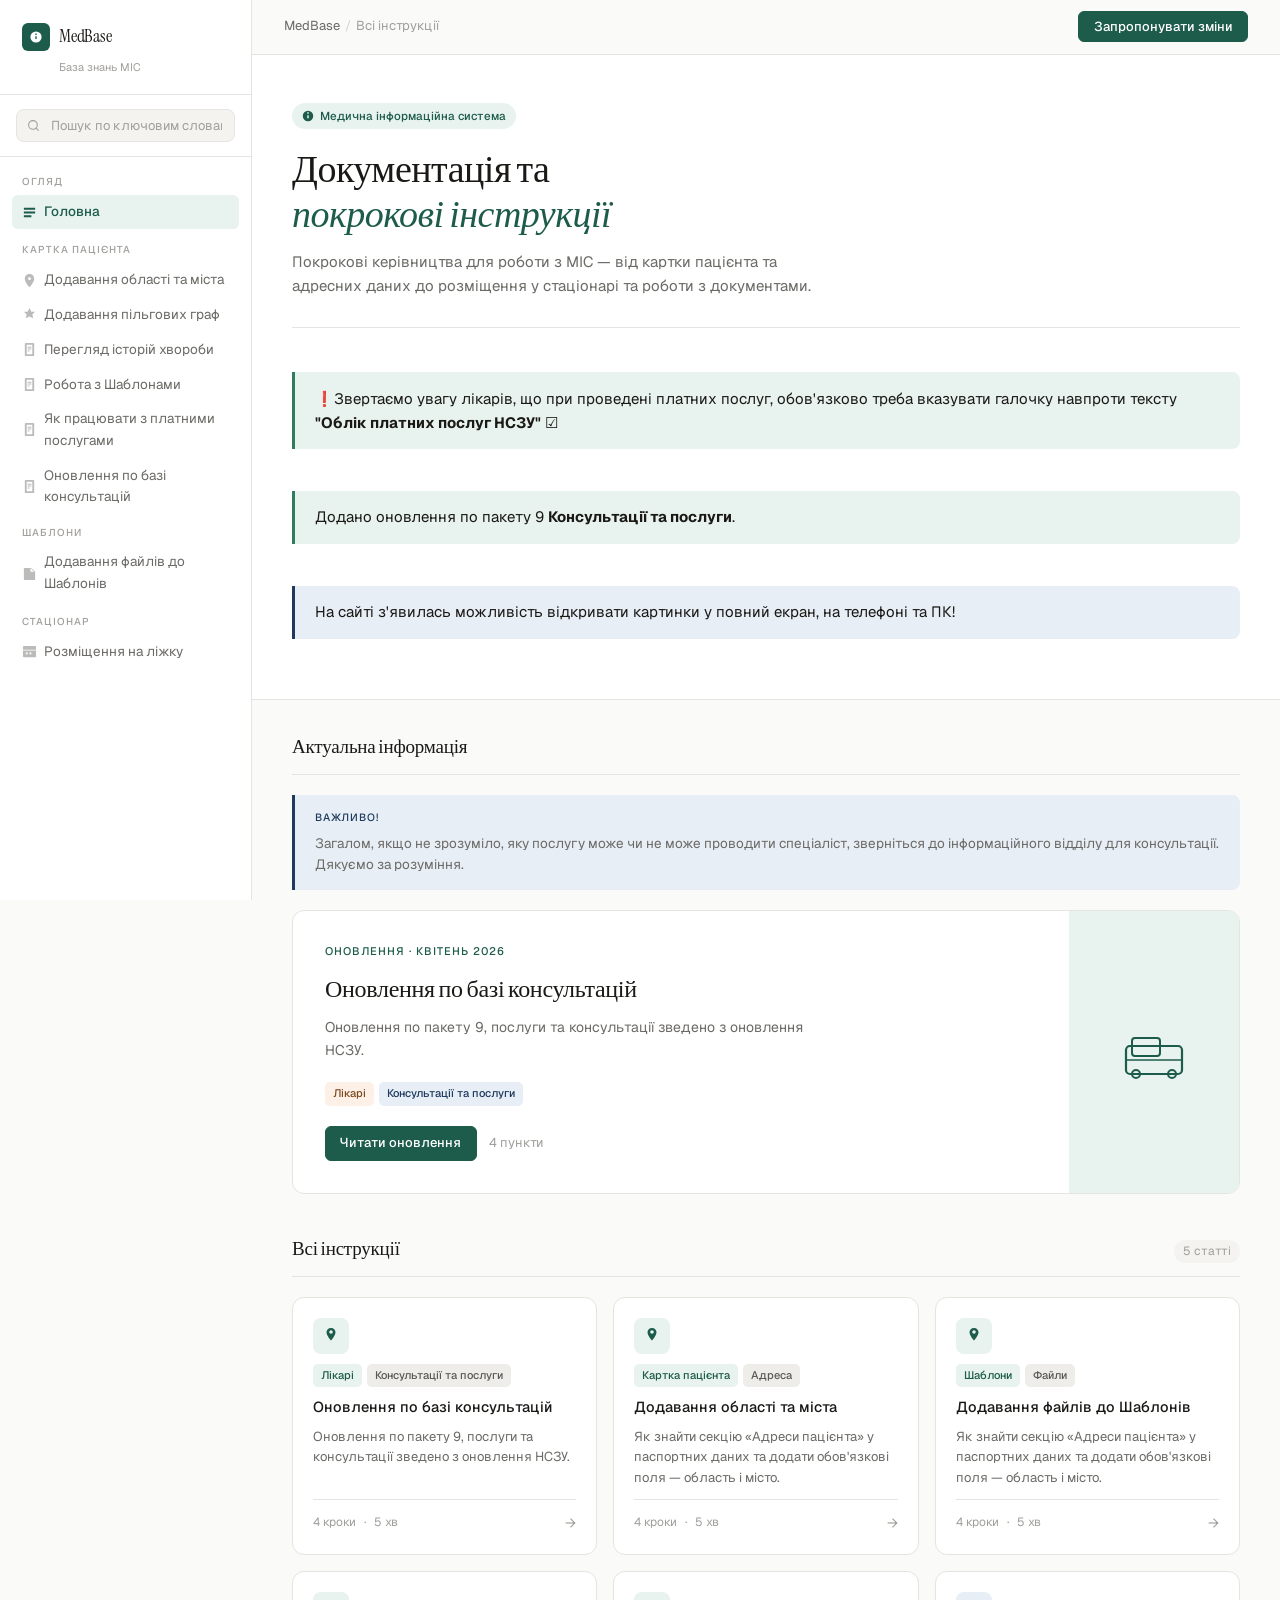
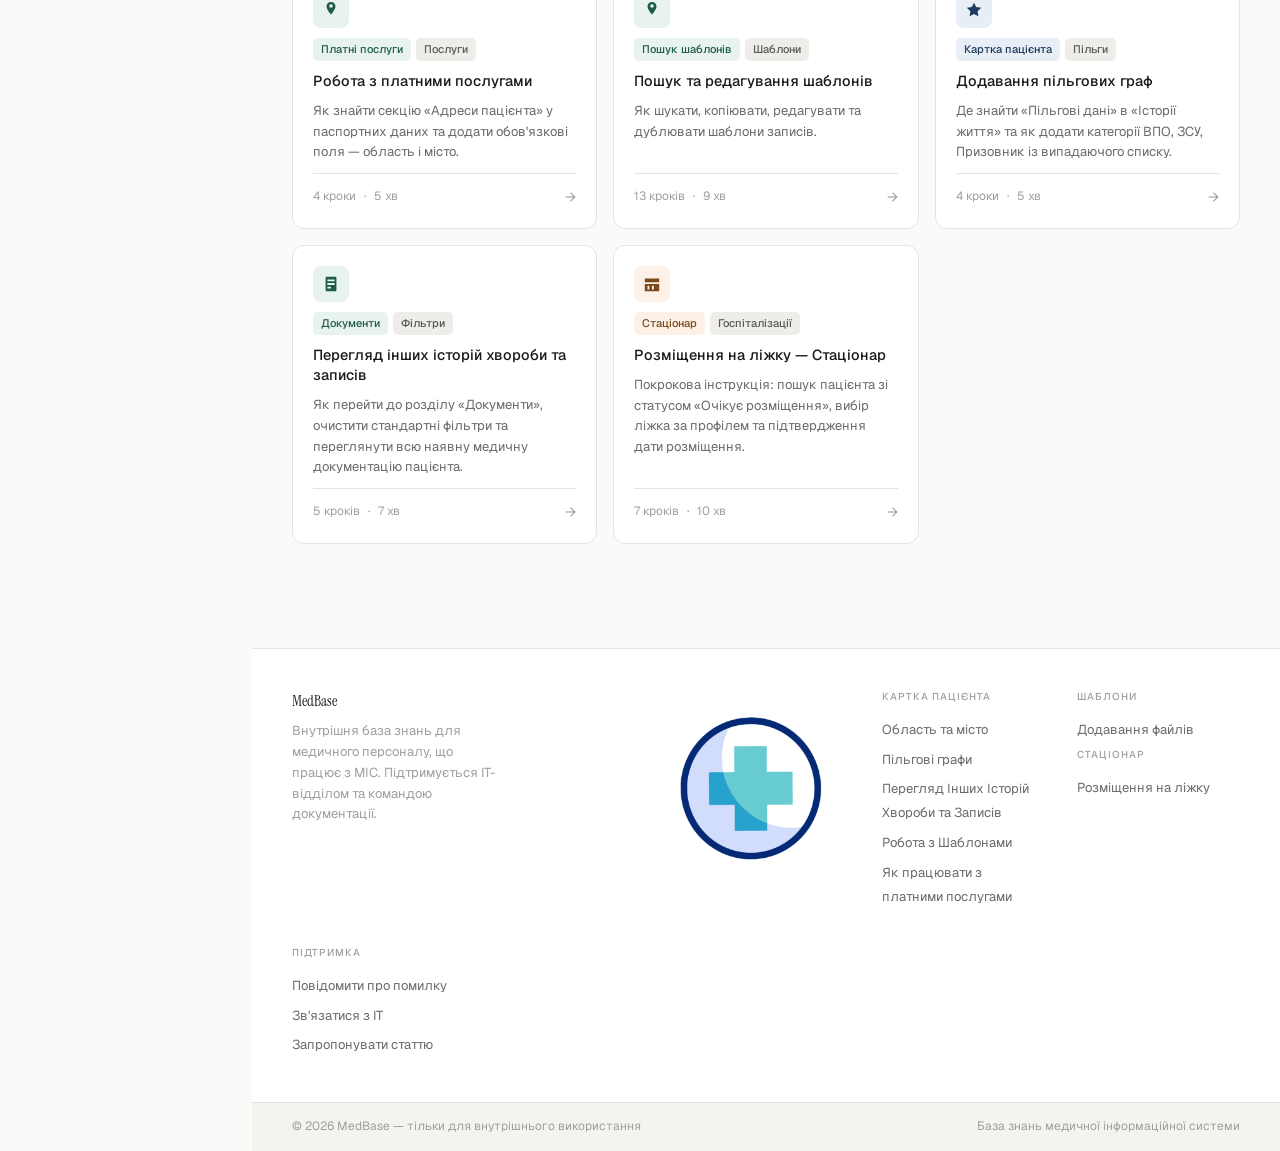
==== index.html @ 25da599a "check on content width" ====
<!doctype html>
<html lang="uk">
  <head>
    <meta charset="UTF-8" />
    <meta name="viewport" content="width=device-width, initial-scale=1.0" />
    <title>MedBase — База знань МІС</title>
    <link rel="stylesheet" href="style.css" />
    <link rel="icon" type="image/gif" href="./src/images/favicon.gif" />
    <!-- <link rel="icon" type="image/x-icon" href="./src/images/favicon.ico" /> -->
  </head>

  <body>
    <div class="layout">
      <!-- Sidebar -->
      <aside class="sidebar">
        <div class="sidebar-logo">
          
                
          <div class="logo-mark">
            <span class="closewindow">✕</span>
            <div class="logo-icon">
              
              <a href="index.html">
                <svg width="14" height="14" viewBox="0 0 20 20">
                  <path
                    d="M10 2a8 8 0 100 16A8 8 0 0010 2zm1 11H9V9h2v4zm0-6H9V5h2v2z"
                  />
                </svg>
              </a>
            </div>
            
            <span class="logo-text">MedBase</span>
          </div>

          <span class="logo-sub">База знань МІС</span>
        </div>

        <div class="search-wrap">
              <input id="search-field" content= "width=device-width, user-scalable=no", maximum-scale=1" class="search-field search-input" type="text" name="search" placeholder="Пошук по ключовим словам" tabindex="1"/>
          <!-- <input type="text" class="search-input" placeholder="Пошук статей…" /> -->
        </div>
        <nav class="sidebar-nav">
          <div class="nav-section">
            <div class="nav-section-title">Огляд</div>
            <a href="index.html" class="nav-link active">
              <svg class="nav-icon" viewBox="0 0 16 16" fill="currentColor">
                <path d="M2 3h12v2H2zm0 4h12v2H2zm0 4h8v2H2z" />
              </svg>
              Головна
            </a>
          </div>
          <div class="nav-section">
            <div class="nav-section-title">Картка пацієнта</div>
            <a href="tutorial-address.html" class="nav-link">
              <svg class="nav-icon" viewBox="0 0 16 16" fill="currentColor">
                <path
                  d="M8 1C5.2 1 3 3.2 3 6c0 4 5 9 5 9s5-5 5-9c0-2.8-2.2-5-5-5zm0 6.5a1.5 1.5 0 110-3 1.5 1.5 0 010 3z"
                />
              </svg>
              Додавання області та міста
            </a>
            <a href="tutorial-benefits.html" class="nav-link">
              <svg class="nav-icon" viewBox="0 0 16 16" fill="currentColor">
                <path d="M8 1l2 4h4l-3 3 1 4-4-2-4 2 1-4L2 5h4z" />
              </svg>
              Додавання пільгових граф
            </a>
            <a href="tutorial-documents.html" class="nav-link">
              <svg class="nav-icon" viewBox="0 0 16 16" fill="currentColor">
                <path
                  d="M4 1h8a1 1 0 011 1v12a1 1 0 01-1 1H4a1 1 0 01-1-1V2a1 1 0 011-1zm1 2v10h6V3H5zm1 2h4v1H6zm0 2h4v1H6zm0 2h2v1H6z"
                />
              </svg>
              Перегляд історій хвороби
            </a>
            <a href="tutorial-form.html" class="nav-link">
              <svg class="nav-icon" viewBox="0 0 16 16" fill="currentColor">
                <path
                  d="M4 1h8a1 1 0 011 1v12a1 1 0 01-1 1H4a1 1 0 01-1-1V2a1 1 0 011-1zm1 2v10h6V3H5zm1 2h4v1H6zm0 2h4v1H6zm0 2h2v1H6z"
                />
              </svg>
              Робота з Шаблонами
            </a>
            <a href="tutorial-billing.html" class="nav-link">
              <svg class="nav-icon" viewBox="0 0 16 16" fill="currentColor">
                <path
                  d="M4 1h8a1 1 0 011 1v12a1 1 0 01-1 1H4a1 1 0 01-1-1V2a1 1 0 011-1zm1 2v10h6V3H5zm1 2h4v1H6zm0 2h4v1H6zm0 2h2v1H6z"
                />
              </svg>
              Як працювати з платними послугами
            </a>
            <a href="tutorial-updates.html" class="nav-link">
              <svg class="nav-icon" viewBox="0 0 16 16" fill="currentColor">
                <path
                  d="M4 1h8a1 1 0 011 1v12a1 1 0 01-1 1H4a1 1 0 01-1-1V2a1 1 0 011-1zm1 2v10h6V3H5zm1 2h4v1H6zm0 2h4v1H6zm0 2h2v1H6z"
                />
              </svg>
              Оновлення по базі консультацій
            </a>
            <div class="nav-section-title">Шаблони</div>
            <a href="tutorial-template-files.html" class="nav-link">
              <svg class="nav-icon" viewBox="0 0 16 16" fill="currentColor">
                <path
                  d="M3 2h7l4 4v8a1 1 0 01-1 1H3a1 1 0 01-1-1V3a1 1 0 011-1zm6 0v4h4M6 9h4M6 11h2"
                />
              </svg>
              Додавання файлів до Шаблонів
            </a>
          </div>
          <div class="nav-section">
            <div class="nav-section-title">Стаціонар</div>
            <a href="tutorial-bed.html" class="nav-link">
              <svg class="nav-icon" viewBox="0 0 16 16" fill="currentColor">
                <path
                  d="M2 2h12a1 1 0 011 1v3H1V3a1 1 0 011-1zm-1 5h14v6a1 1 0 01-1 1H2a1 1 0 01-1-1V7zm3 2v2h2V9H4zm4 0v2h2V9H8z"
                />
              </svg>
              Розміщення на ліжку
            </a>
          </div>
        </nav>
      </aside>

      <main class="main target" id="target">
        <header class="topbar">
          <div class="breadcrumb">
             <span class="mobile_only">|||</span>
            <a href="index.html">MedBase</a>
            <span class="sep">/</span>
            Всі інструкції
          </div>
          <div class="topbar-right">
            <!-- <button class="btn">Запропонувати зміни</button> -->
            <button class="btn btn-primary">
              <a href="mailto:lonozx@gmail.com">Запропонувати зміни</a>
            </button>
          </div>
        </header>

        <section class="hero">
          <div class="hero-label">
            <svg width="12" height="12" viewBox="0 0 16 16" fill="currentColor">
              <path
                d="M8 1a7 7 0 100 14A7 7 0 008 1zm1 10H7V7h2v4zm0-6H7V3h2v2z"
              />
            </svg>
            Медична інформаційна система
          </div>
          <h1>Документація та<br /><em>покрокові інструкції</em></h1>
          <p>
            Покрокові керівництва для роботи з МІС — від картки пацієнта та
            адресних даних до розміщення у стаціонарі та роботи з документами.
          </p>
          <div class="hero-stats">
            <div class="stat-item">
              <div class="callout callout-info">
                <span>
                  ❗Звертаємо увагу лікарів, що при проведені платних послуг,
                  обов'язково треба вказувати галочку навпроти тексту
                  <strong>"Облік платних послуг НСЗУ"</strong> ☑
                </span>
              </div>
              <div class="callout callout-info">
                <!-- <span>
                  Також не забувайте додавати платну послугу
                  <strong>до підписання КЕПом</strong>.
                </span> -->
                <span>
                  Додано оновлення по пакету 9
                  <strong>Консультації та послуги</strong>.
                </span>
              </div>
              <div class="callout callout-note">
                <span>
                  На сайті з'явилась можливість відкривати картинки у повний
                  екран, на телефоні та ПК!
                </span>
              </div>
              <!-- <span class="stat-num">4</span
              ><span class="stat-label">Інструкції</span>
            </div>
            <div class="stat-item">
              <span class="stat-num">2</span
              ><span class="stat-label">Розділи системи</span>
            </div>
            <div class="stat-item">
              <span class="stat-num">Квітень 2026</span
              ><span class="stat-label">Останнє оновлення</span> -->
            </div>
          </div>
        </section>

        <div class="content">
          <!-- Featured -->
          <div class="section-hdr"><h2>Актуальна інформація</h2></div>
          <div class="callout callout-note">
            <div class="callout-label">Важливо!</div>
            <p>
              Загалом, якщо не зрозуміло, яку послугу може чи не може проводити
              спеціаліст, зверніться до інформаційного відділу для консультації.
              Дякуємо за розуміння.
            </p>
          </div>
          <div class="featured">
            <div class="featured-body">
              <div class="featured-eyebrow">Оновлення · Квітень 2026</div>
              <h2 class="featured-title">Оновлення по базі консультацій</h2>
              <p class="featured-desc">
                Оновлення по пакету 9, послуги та консультації зведено з
                оновлення НСЗУ.
              </p>
              <div class="tags" style="margin-bottom: 1.25rem">
                <span class="tag tag-amber">Лікарі</span>
                <span class="tag tag-blue">Консультації та послуги</span>
                <!-- <span class="tag tag-gray">Розміщення</span> -->
              </div>
              <div class="featured-actions">
                <a href="tutorial-updates.html" class="btn btn-primary"
                  >Читати оновлення</a
                >
                <span style="font-size: 13px; color: var(--faint)"
                  >4 пункти</span
                >
              </div>
            </div>
            <div class="featured-side">
              <svg width="72" height="72" viewBox="0 0 72 72" fill="none">
                <rect
                  x="8"
                  y="30"
                  width="56"
                  height="28"
                  rx="4"
                  stroke="var(--accent)"
                  stroke-width="2.2"
                />
                <rect
                  x="14"
                  y="22"
                  width="28"
                  height="18"
                  rx="3"
                  stroke="var(--accent)"
                  stroke-width="2"
                />
                <line
                  x1="8"
                  y1="44"
                  x2="64"
                  y2="44"
                  stroke="var(--accent)"
                  stroke-width="1.5"
                />
                <circle
                  cx="18"
                  cy="58"
                  r="4"
                  stroke="var(--accent)"
                  stroke-width="2"
                />
                <circle
                  cx="54"
                  cy="58"
                  r="4"
                  stroke="var(--accent)"
                  stroke-width="2"
                />
              </svg>
            </div>
          </div>

          <!-- All tutorials -->
          <div class="section-hdr">
            <h2 id="article_1">Всі інструкції</h2>
            <span class="section-count">5 статті</span>
          </div>

          <div class="articles-grid">
            <a href="tutorial-updates.html" class="article-card">
              <div class="card-top">
                <div class="card-icon icon-green">
                  <svg
                    width="18"
                    height="18"
                    viewBox="0 0 20 20"
                    fill="var(--accent)"
                  >
                    <path
                      d="M10 1C7 1 5 3.2 5 5.8 5 9.5 10 15 10 15s5-5.5 5-9.2C15 3.2 13 1 10 1zm0 6.5a2 2 0 110-4 2 2 0 010 4z"
                    />
                  </svg>
                </div>
                <!-- <span class="diff-pill diff-basic">Базовий</span> -->
              </div>
              <div class="tags">
                <span class="tag tag-green">Лікарі</span
                ><span class="tag tag-gray">Консультації та послуги</span>
              </div>
              <div class="card-title">Оновлення по базі консультацій</div>
              <p class="card-excerpt">
                Оновлення по пакету 9, послуги та консультації зведено з
                оновлення НСЗУ.
              </p>
              <div class="card-footer">
                <div class="card-meta">
                  <span>4 кроки</span><span>·</span><span>5 хв</span>
                </div>
                <span class="card-arrow">→</span>
              </div>
            </a>
            <a href="tutorial-address.html" class="article-card">
              <div class="card-top">
                <div class="card-icon icon-green">
                  <svg
                    width="18"
                    height="18"
                    viewBox="0 0 20 20"
                    fill="var(--accent)"
                  >
                    <path
                      d="M10 1C7 1 5 3.2 5 5.8 5 9.5 10 15 10 15s5-5.5 5-9.2C15 3.2 13 1 10 1zm0 6.5a2 2 0 110-4 2 2 0 010 4z"
                    />
                  </svg>
                </div>
                <!-- <span class="diff-pill diff-basic">Базовий</span> -->
              </div>
              <div class="tags">
                <span class="tag tag-green">Картка пацієнта</span
                ><span class="tag tag-gray">Адреса</span>
              </div>
              <div class="card-title">Додавання області та міста</div>
              <p class="card-excerpt">
                Як знайти секцію «Адреси пацієнта» у паспортних даних та додати
                обов'язкові поля — область і місто.
              </p>
              <div class="card-footer">
                <div class="card-meta">
                  <span>4 кроки</span><span>·</span><span>5 хв</span>
                </div>
                <span class="card-arrow">→</span>
              </div>
            </a>
            <a href="tutorial-template-files.html" class="article-card">
              <div class="card-top">
                <div class="card-icon icon-green">
                  <svg
                    width="18"
                    height="18"
                    viewBox="0 0 20 20"
                    fill="var(--accent)"
                  >
                    <path
                      d="M10 1C7 1 5 3.2 5 5.8 5 9.5 10 15 10 15s5-5.5 5-9.2C15 3.2 13 1 10 1zm0 6.5a2 2 0 110-4 2 2 0 010 4z"
                    />
                  </svg>
                </div>
                <!-- <span class="diff-pill diff-basic">Базовий</span> -->
              </div>
              <div class="tags">
                <span class="tag tag-green">Шаблони</span
                ><span class="tag tag-gray">Файли</span>
              </div>
              <div class="card-title">Додавання файлів до Шаблонів</div>
              <p class="card-excerpt">
                Як знайти секцію «Адреси пацієнта» у паспортних даних та додати
                обов'язкові поля — область і місто.
              </p>
              <div class="card-footer">
                <div class="card-meta">
                  <span>4 кроки</span><span>·</span><span>5 хв</span>
                </div>
                <span class="card-arrow">→</span>
              </div>
            </a>

            <a href="tutorial-billing.html" class="article-card">
              <div class="card-top">
                <div class="card-icon icon-green">
                  <svg
                    width="18"
                    height="18"
                    viewBox="0 0 20 20"
                    fill="var(--accent)"
                  >
                    <path
                      d="M10 1C7 1 5 3.2 5 5.8 5 9.5 10 15 10 15s5-5.5 5-9.2C15 3.2 13 1 10 1zm0 6.5a2 2 0 110-4 2 2 0 010 4z"
                    />
                  </svg>
                </div>
                <!-- <span class="diff-pill diff-basic">Базовий</span> -->
              </div>
              <div class="tags">
                <span class="tag tag-green">Платні послуги</span
                ><span class="tag tag-gray">Послуги</span>
              </div>
              <div class="card-title">Робота з платними послугами</div>
              <p class="card-excerpt">
                Як знайти секцію «Адреси пацієнта» у паспортних даних та додати
                обов'язкові поля — область і місто.
              </p>
              <div class="card-footer">
                <div class="card-meta">
                  <span>4 кроки</span><span>·</span><span>5 хв</span>
                </div>
                <span class="card-arrow">→</span>
              </div>
            </a>

            <a href="tutorial-form.html" class="article-card">
              <div class="card-top">
                <div class="card-icon icon-green">
                  <svg
                    width="18"
                    height="18"
                    viewBox="0 0 20 20"
                    fill="var(--accent)"
                  >
                    <path
                      d="M10 1C7 1 5 3.2 5 5.8 5 9.5 10 15 10 15s5-5.5 5-9.2C15 3.2 13 1 10 1zm0 6.5a2 2 0 110-4 2 2 0 010 4z"
                    />
                  </svg>
                </div>
                <!-- <span class="diff-pill diff-basic">Базовий</span> -->
              </div>
              <div class="tags">
                <span class="tag tag-green">Пошук шаблонів</span
                ><span class="tag tag-gray">Шаблони</span>
              </div>
              <div class="card-title">Пошук та редагування шаблонів</div>
              <p class="card-excerpt">
                Як шукати, копіювати, редагувати та дублювати шаблони записів.
              </p>
              <div class="card-footer">
                <div class="card-meta">
                  <span>13 кроків</span><span>·</span><span>9 хв</span>
                </div>
                <span class="card-arrow">→</span>
              </div>
            </a>

            <a href="tutorial-benefits.html" class="article-card">
              <div class="card-top">
                <div class="card-icon icon-blue">
                  <svg
                    width="18"
                    height="18"
                    viewBox="0 0 20 20"
                    fill="var(--accent2)"
                  >
                    <path
                      d="M10 2l2.4 4.8 5.6.8-4 3.9.9 5.5L10 14.5l-4.9 2.5.9-5.5L2 7.6l5.6-.8z"
                    />
                  </svg>
                </div>
                <!-- <span class="diff-pill diff-basic">Базовий</span> -->
              </div>
              <div class="tags">
                <span class="tag tag-blue">Картка пацієнта</span
                ><span class="tag tag-gray">Пільги</span>
              </div>
              <div class="card-title">Додавання пільгових граф</div>
              <p class="card-excerpt">
                Де знайти «Пільгові дані» в «Історії життя» та як додати
                категорії ВПО, ЗСУ, Призовник із випадаючого списку.
              </p>
              <div class="card-footer">
                <div class="card-meta">
                  <span>4 кроки</span><span>·</span><span>5 хв</span>
                </div>
                <span class="card-arrow">→</span>
              </div>
            </a>

            <a href="tutorial-documents.html" class="article-card">
              <div class="card-top">
                <div class="card-icon icon-green">
                  <svg
                    width="18"
                    height="18"
                    viewBox="0 0 20 20"
                    fill="var(--accent)"
                  >
                    <path
                      d="M5 2h10a1 1 0 011 1v14a1 1 0 01-1 1H5a1 1 0 01-1-1V3a1 1 0 011-1zm1 3v2h8V5H6zm0 4v2h8V9H6zm0 4v2h4v-2H6z"
                    />
                  </svg>
                </div>
                <!-- <span class="diff-pill diff-intermediate">Середній</span> -->
              </div>
              <div class="tags">
                <span class="tag tag-green">Документи</span
                ><span class="tag tag-gray">Фільтри</span>
              </div>
              <div class="card-title">
                Перегляд інших історій хвороби та записів
              </div>
              <p class="card-excerpt">
                Як перейти до розділу «Документи», очистити стандартні фільтри
                та переглянути всю наявну медичну документацію пацієнта.
              </p>
              <div class="card-footer">
                <div class="card-meta">
                  <span>5 кроків</span><span>·</span><span>7 хв</span>
                </div>
                <span class="card-arrow">→</span>
              </div>
            </a>

            <a href="tutorial-bed.html" class="article-card">
              <div class="card-top">
                <div class="card-icon icon-amber">
                  <svg
                    width="18"
                    height="18"
                    viewBox="0 0 20 20"
                    fill="var(--warn)"
                  >
                    <path
                      d="M2 4h16v4H2zm0 6h16v8H2zm3 2v4h2v-4H5zm5 0v4h2v-4h-2z"
                    />
                  </svg>
                </div>
                <!-- <span class="diff-pill diff-intermediate">Середній</span> -->
              </div>
              <div class="tags">
                <span class="tag tag-amber">Стаціонар</span
                ><span class="tag tag-gray">Госпіталізації</span>
              </div>
              <div class="card-title">Розміщення на ліжку — Стаціонар</div>
              <p class="card-excerpt">
                Покрокова інструкція: пошук пацієнта зі статусом «Очікує
                розміщення», вибір ліжка за профілем та підтвердження дати
                розміщення.
              </p>
              <div class="card-footer">
                <div class="card-meta">
                  <span>7 кроків</span><span>·</span><span>10 хв</span>
                </div>
                <span class="card-arrow">→</span>
              </div>
            </a>
          </div>
        </div>

        <footer class="page-footer">
          <div>
            <span class="footer-logo">MedBase</span>
            <p class="footer-desc">
              Внутрішня база знань для медичного персоналу, що працює з МІС.
              Підтримується IT-відділом та командою документації.
            </p>
            
          </div>
          <div>
          <img
            autoplay
            loop
            muted
            width="200"
            height="200"
            src="./src/images/favicon.gif"
          ></img>
          </div>
          <div>
            <div class="footer-col-title">Картка пацієнта</div>
            <ul class="footer-links">
              <li><a href="tutorial-address.html">Область та місто</a></li>
              <li><a href="tutorial-benefits.html">Пільгові графи</a></li>
              <li>
                <a href="tutorial-documents.html"
                  >Перегляд Інших Історій Хвороби та Записів
                </a>
              </li>
              <li><a href="tutorial-form.html">Робота з Шаблонами</a></li>
              <li>
                <a href="tutorial-billing.html"
                  >Як працювати з платними послугами</a
                >
              </li>
            </ul>
          </div>
          <div>
            <div class="footer-col-title">Шаблони</div>
            <ul class="footer-links">
              <li>
                <a href="tutorial-template-files.html">Додавання файлів</a>
              </li>
            </ul>

            <div class="footer-col-title">Стаціонар</div>
            <ul class="footer-links">
              <li><a href="tutorial-bed.html">Розміщення на ліжку</a></li>
            </ul>
          </div>
          <div>
            <div class="footer-col-title">Підтримка</div>
            <ul class="footer-links">
              <li><a href="#">Повідомити про помилку</a></li>
              <li><a href="#">Зв'язатися з IT</a></li>
              <li><a href="#">Запропонувати статтю</a></li>
            </ul>
          </div>
        </footer>
        <div class="footer-bottom">
          <span>© 2026 MedBase — тільки для внутрішнього використання</span>
          <span>База знань медичної інформаційної системи</span>
        </div>
      </main>
    </div>
    <script src="./scripts/tut.js"></script>
    <script src="./scripts/hamburger.js"></script>
  </body>
</html>
---- style.css ----
@import url("https://fonts.googleapis.com/css2?family=Instrument+Serif:ital@0;1&family=Geist:wght@300;400;500&family=Geist+Mono:wght@400;500&display=swap");

:root {
  --bg: #fafaf9;
  --bg2: #f4f3f0;
  --bg3: #eeede9;
  --white: #ffffff;
  --border: #e5e4e0;
  --border2: #d4d3ce;
  --text: #1a1916;
  --muted: #6b6a66;
  --faint: #a09f9b;
  --accent: #1d5c4a;
  --accent-light: #e8f2ee;
  --accent-mid: #2e7d5f;
  --accent2: #1e3a5f;
  --accent2-light: #e8eef5;
  --warn: #7a4a1e;
  --warn-light: #fdf0e6;
  --radius: 8px;
  --radius-lg: 12px;
}

*,
*::before,
*::after {
  box-sizing: border-box;
  margin: 0;
  padding: 0;
  scroll-behavior: smooth;
}

html {
  scroll-behavior: smooth;
}
body {
  background: var(--bg);
  color: var(--text);
  font-family: "Geist", sans-serif;
  font-weight: 400;
  line-height: 1.6;
  font-size: 15px;
  overflow-x: hidden;
}

/* ── Layout ── */
.layout {
  display: flex;
  min-height: 100vh;
}

/* ── Sidebar ── */
.sidebar {
  width: 252px;
  flex-shrink: 0;
  background: var(--white);
  border-right: 1px solid var(--border);
  position: sticky;
  top: 0;
  height: 100vh;
  overflow-y: auto;
  scrollbar-width: thin;
  scrollbar-color: var(--border) transparent;
  display: flex;
  flex-direction: column;
}
img:fullscreen {
  width: 100%;
  height: 100%;
  object-fit: contain;
  background: black;
}
#fullpage {
  display: none;
  position: absolute;
  z-index: 9999;
  top: 0;
  left: 0;
  width: 100vw;
  height: 100vh;
  background-size: contain;
  background-repeat: no-repeat no-repeat;
  background-position: center center;
  background-color: black;
}
.article-imgs .img-card {
  width: 100%;
  height: 100%;
  object-fit: cover;
  align-content: center;
  object-position: center;
  transition: transform ease-in-out 0.5s;
}
.iframeclass {
  width: 100%;
}
.sidebar-logo {
  padding: 1.4rem 1.4rem 1rem;
  border-bottom: 1px solid var(--border);
}
.logo-mark {
  display: flex;
  align-items: center;
  gap: 9px;
  margin-bottom: 3px;
}
.logo-icon {
  width: 28px;
  height: 28px;
  background: var(--accent);
  border-radius: 6px;
  display: flex;
  align-items: center;
  justify-content: center;
  flex-shrink: 0;
}
.logo-icon svg {
  fill: white;
}
.logo-text {
  font-family: "Instrument Serif", serif;
  font-size: 18px;
  color: var(--text);
  letter-spacing: -0.3px;
}
.logo-sub {
  font-size: 11px;
  color: var(--faint);
  padding-left: 37px;
}

.search-wrap {
  padding: 0.85rem 1rem;
  border-bottom: 1px solid var(--border);
}
.search-input {
  width: 100%;
  background: var(--bg2);
  border: 1px solid var(--border);
  border-radius: var(--radius);
  padding: 0.45rem 0.75rem 0.45rem 2.1rem;
  color: var(--text);
  font-family: "Geist", sans-serif;
  font-size: 13px;
  outline: none;
  background-image: url("data:image/svg+xml,%3Csvg xmlns='http://www.w3.org/2000/svg' width='13' height='13' fill='none' viewBox='0 0 24 24'%3E%3Ccircle cx='11' cy='11' r='8' stroke='%23a09f9b' stroke-width='2'/%3E%3Cpath d='m21 21-4.35-4.35' stroke='%23a09f9b' stroke-width='2' stroke-linecap='round'/%3E%3C/svg%3E");
  background-repeat: no-repeat;
  background-position: 0.65rem center;
  transition: border-color 0.15s;
}
.search-input:focus {
  border-color: var(--accent-mid);
}
.search-input::placeholder {
  color: var(--faint);
}

.sidebar-nav {
  flex: 1;
  padding: 0.5rem 0 2rem;
  overflow-y: auto;
}
.nav-section {
  padding: 0 0.75rem;
  margin-bottom: 0.25rem;
}
.nav-section-title {
  font-size: 10px;
  letter-spacing: 1px;
  text-transform: uppercase;
  color: var(--faint);
  font-weight: 500;
  padding: 0.6rem 0.6rem 0.3rem;
}
.nav-link {
  display: flex;
  align-items: center;
  gap: 7px;
  padding: 0.38rem 0.6rem;
  border-radius: 6px;
  text-decoration: none;
  color: var(--muted);
  font-size: 13.5px;
  transition: all 0.12s;
  margin-bottom: 1px;
}
.nav-link:hover {
  background: var(--bg2);
  color: var(--text);
}
.nav-link.active {
  background: var(--accent-light);
  color: var(--accent);
  font-weight: 500;
}
.nav-icon {
  width: 15px;
  height: 15px;
  opacity: 0.45;
  flex-shrink: 0;
}
.nav-link.active .nav-icon {
  opacity: 1;
}
.nav-badge {
  margin-left: auto;
  font-size: 10px;
  background: var(--bg3);
  color: var(--faint);
  padding: 1px 7px;
  border-radius: 20px;
  font-weight: 500;
}

/* ── Topbar ── */
.main {
  flex: 1;
  min-width: 0;
  display: flex;
  flex-direction: column;
}
.topbar {
  background: rgba(250, 250, 249, 0.93);
  backdrop-filter: blur(10px);
  border-bottom: 1px solid var(--border);
  padding: 0.7rem 2rem;
  display: flex;
  align-items: center;
  justify-content: space-between;
  position: sticky;
  top: 0;
  z-index: 10;
  gap: 1rem;
}
.breadcrumb {
  display: flex;
  align-items: center;
  gap: 5px;
  font-size: 13px;
  color: var(--faint);
}
.breadcrumb a {
  color: var(--muted);
  text-decoration: none;
}
.breadcrumb a:hover {
  color: var(--text);
}
.breadcrumb .sep {
  color: var(--border2);
}
.topbar-right {
  display: flex;
  gap: 8px;
  align-items: center;
}

/* ── Buttons ── */
.btn {
  padding: 0.38rem 0.9rem;
  border-radius: 6px;
  font-family: "Geist", sans-serif;
  font-size: 13px;
  font-weight: 500;
  cursor: pointer;
  border: 1px solid var(--border);
  background: var(--white);
  color: var(--muted);
  transition: all 0.12s;
  text-decoration: none;
  display: inline-block;
}
.btn:hover {
  border-color: var(--border2);
  color: var(--text);
}
.btn-primary {
  background: var(--accent);
  color: white !important;
  border-color: var(--accent);
}
.btn-primary a {
  background: var(--accent);
  color: white !important;
  border-color: var(--accent);
  text-decoration: none;
}
.btn-primary:hover {
  background: var(--accent-mid);
  border-color: var(--accent-mid);
}
.btn-sm {
  padding: 0.28rem 0.7rem;
  font-size: 12px;
}

/* ── Tags ── */
.tag {
  display: inline-block;
  font-size: 11px;
  font-weight: 500;
  padding: 3px 8px;
  border-radius: 5px;
}
.tag-green {
  background: var(--accent-light);
  color: var(--accent);
}
.tag-blue {
  background: var(--accent2-light);
  color: var(--accent2);
}
.tag-amber {
  background: var(--warn-light);
  color: var(--warn);
}
.tag-gray {
  background: var(--bg3);
  color: #5a5956;
}
.tags {
  display: flex;
  gap: 5px;
  flex-wrap: wrap;
}

.diff-pill {
  font-size: 10.5px;
  font-weight: 500;
  padding: 3px 9px;
  border-radius: 20px;
}
.diff-basic {
  background: var(--accent-light);
  color: var(--accent);
}
.diff-intermediate {
  background: var(--accent2-light);
  color: var(--accent2);
}
.diff-advanced {
  background: var(--warn-light);
  color: var(--warn);
}

/* ── Section header ── */
.section-hdr {
  display: flex;
  align-items: baseline;
  justify-content: space-between;
  margin-bottom: 1.25rem;
  padding-bottom: 0.75rem;
  border-bottom: 1px solid var(--border);
}
.section-hdr h2 {
  font-family: "Instrument Serif", serif;
  font-size: 19px;
  font-weight: 400;
  color: var(--text);
  letter-spacing: -0.2px;
}
.section-count {
  font-size: 12px;
  color: var(--faint);
  background: var(--bg2);
  padding: 2px 9px;
  border-radius: 20px;
}

/* ── Article cards ── */
.articles-grid {
  display: grid;
  grid-template-columns: repeat(auto-fill, minmax(290px, 1fr));
  gap: 1rem;
  margin-bottom: 2.5rem;
}
.article-card {
  background: var(--white);
  border: 1px solid var(--border);
  border-radius: var(--radius-lg);
  padding: 1.25rem;
  text-decoration: none;
  display: flex;
  flex-direction: column;
  gap: 0.6rem;
  transition:
    border-color 0.15s,
    box-shadow 0.15s;
}
.article-card:hover {
  border-color: var(--border2);
  box-shadow: 0 2px 12px rgba(0, 0, 0, 0.05);
}
.card-top {
  display: flex;
  align-items: flex-start;
  justify-content: space-between;
  gap: 8px;
}
.card-icon {
  width: 36px;
  height: 36px;
  border-radius: 8px;
  display: flex;
  align-items: center;
  justify-content: center;
  flex-shrink: 0;
}
.icon-green {
  background: var(--accent-light);
}
.icon-blue {
  background: var(--accent2-light);
}
.icon-amber {
  background: var(--warn-light);
}
.card-title {
  font-size: 14.5px;
  font-weight: 500;
  color: var(--text);
  line-height: 1.4;
}
.card-excerpt {
  font-size: 13px;
  color: var(--muted);
  line-height: 1.6;
  flex: 1;
}
.card-footer {
  display: flex;
  align-items: center;
  justify-content: space-between;
  padding-top: 0.75rem;
  border-top: 1px solid var(--border);
  margin-top: auto;
}
.card-meta {
  font-size: 12px;
  color: var(--faint);
  display: flex;
  gap: 8px;
}
.card-arrow {
  font-size: 14px;
  color: var(--faint);
  transition: color 0.12s;
}
.article-card:hover .card-arrow {
  color: var(--accent);
}

/* ── Tutorial article page ── */
.article-wrap {
  max-width: 760px;
  margin: 0 auto;
  padding: 2rem 2.5rem 4rem;
}
.article-header {
  margin-bottom: 1.75rem;
  padding-bottom: 1.25rem;
  border-bottom: 1px solid var(--border);
}
.article-eyebrow {
  font-size: 11px;
  font-weight: 500;
  letter-spacing: 1px;
  text-transform: uppercase;
  color: var(--accent);
  margin-bottom: 0.6rem;
}
.article-title {
  font-family: "Instrument Serif", serif;
  font-size: 32px;
  font-weight: 400;
  line-height: 1.2;
  letter-spacing: -0.5px;
  color: var(--text);
  margin-bottom: 0.6rem;
}
.article-meta {
  display: flex;
  align-items: center;
  gap: 10px;
  font-size: 12.5px;
  color: var(--faint);
  flex-wrap: wrap;
  margin-top: 0.75rem;
}
.article-meta .sep {
  color: var(--border2);
}

.article-body h3 {
  font-family: "Instrument Serif", serif;
  font-size: 20px;
  font-weight: 400;
  color: var(--text);
  margin: 2rem 0 0.65rem;
  letter-spacing: -0.2px;
}
.article-body p {
  font-size: 14.5px;
  color: var(--muted);
  line-height: 1.75;
  margin-bottom: 1rem;
}
.article-body strong {
  color: var(--text);
  font-weight: 500;
}

/* Steps */
.steps {
  list-style: none;
  margin: 1.25rem 0 1.5rem;
}
.steps li {
  display: flex;
  gap: 14px;
  margin-bottom: 1rem;
  /* flex-wrap: wrap; */
}
.step-num {
  width: 26px;
  height: 26px;
  border-radius: 50%;
  background: var(--accent);
  color: white;
  font-size: 12px;
  font-weight: 500;
  display: flex;
  align-items: center;
  justify-content: center;
  flex-shrink: 0;
  margin-top: 2px;
}
.step-text {
  font-size: 14.5px;
  color: var(--muted);
  line-height: 1.65;
  padding-top: 2px;
}
.step-text strong {
  color: var(--text);
  font-weight: 500;
}

/* Callouts */
.callout {
  border-radius: 0 var(--radius) var(--radius) 0;
  padding: 0.9rem 1.25rem;
  margin: 1.25rem 0;
}
.callout-info {
  background: var(--accent-light);
  border-left: 3px solid var(--accent-mid);
}
.callout-warn {
  background: var(--warn-light);
  border-left: 3px solid var(--warn);
}
.callout-note {
  background: var(--accent2-light);
  border-left: 3px solid var(--accent2);
}
.callout-label {
  font-size: 10.5px;
  font-weight: 500;
  letter-spacing: 0.8px;
  text-transform: uppercase;
  margin-bottom: 0.4rem;
}
.callout-info .callout-label {
  color: var(--accent);
}
.callout-warn .callout-label {
  color: var(--warn);
}
.callout-note .callout-label {
  color: var(--accent2);
}
.callout p {
  margin: 0;
  font-size: 13.5px;
  color: var(--muted);
  line-height: 1.6;
}

/* Inline code */
.inline-code {
  font-family: "Geist Mono", monospace;
  font-size: 12.5px;
  background: var(--bg3);
  color: var(--accent);
  padding: 1px 6px;
  border-radius: 4px;
  border: 1px solid var(--border);
}
#blue_statement {
  color: #329ffa;
}
.underline {
  text-decoration: underline rgb(53, 3, 3);
}

/* Images in article */
.article-imgs {
  display: grid;
  grid-template-columns: repeat(3, 1fr);
  gap: 0.85rem;
  margin: 1.75rem 0;
}
.article-imgs.two {
  grid-template-columns: repeat(2, 1fr);
}
.img-card {
  /* background: var(--bg2); */
  /* border: 1px solid var(--border); */
  border-radius: var(--radius);
  overflow: hidden;
}
.img-card img {
  width: 100%;
  height: 160px;
  object-fit: cover;
  display: block;
  opacity: 0.9;
  transition: opacity 0.2s;
  object-fit: contain;
}
.img-card:hover img {
  opacity: 1;
}
.img-caption {
  font-size: 11.5px;
  color: var(--faint);
  padding: 0.5rem 0.65rem;
  font-style: italic;
  line-height: 1.4;
}

/* Single wide image */
.img-wide {
  margin: 1.5rem 0;
}
.img-wide img {
  width: 100%;
  height: 240px;
  object-fit: cover;
  border-radius: var(--radius);
  border: 1px solid var(--border);
  display: block;
}
.img-cap {
  font-size: 12px;
  color: var(--faint);
  text-align: center;
  margin-top: 0.5rem;
  font-style: italic;
}

/* Nav prev/next */
.article-nav {
  display: flex;
  gap: 1rem;
  margin-top: 3rem;
  padding-top: 1.5rem;
  border-top: 1px solid var(--border);
}
.nav-card {
  flex: 1;
  background: var(--white);
  border: 1px solid var(--border);
  border-radius: var(--radius-lg);
  padding: 1rem 1.25rem;
  text-decoration: none;
  transition:
    border-color 0.15s,
    box-shadow 0.15s;
  display: flex;
  flex-direction: column;
  gap: 4px;
}
.nav-card:hover {
  border-color: var(--border2);
  box-shadow: 0 2px 8px rgba(0, 0, 0, 0.05);
}
.nav-card-label {
  font-size: 11px;
  color: var(--faint);
  letter-spacing: 0.5px;
}
.nav-card-title {
  font-size: 14px;
  font-weight: 500;
  color: var(--text);
  line-height: 1.3;
}
.nav-card.next {
  text-align: right;
}

/* Progress indicator */
.progress-bar {
  height: 3px;
  background: var(--border);
  position: sticky;
  top: 49px;
  z-index: 9;
}
.progress-fill {
  height: 100%;
  background: var(--accent);
  width: 0%;
  transition: width 0.1s;
}

/* Divider */
hr.divider {
  border: none;
  border-top: 1px solid var(--border);
  margin: 2rem 0;
}

/* ── Hero (index) ── */
.hero {
  padding: 3rem 2.5rem 2.5rem;
  border-bottom: 1px solid var(--border);
  background: var(--white);
  animation: fadeUp 0.35s ease both;
}
.hero-label {
  display: inline-flex;
  align-items: center;
  gap: 6px;
  font-size: 11.5px;
  font-weight: 500;
  color: var(--accent);
  background: var(--accent-light);
  padding: 4px 10px;
  border-radius: 20px;
  margin-bottom: 1.1rem;
}
.hero h1 {
  font-family: "Instrument Serif", serif;
  font-size: 38px;
  font-weight: 400;
  line-height: 1.2;
  letter-spacing: -0.5px;
  color: var(--text);
  margin-bottom: 0.75rem;
  max-width: 560px;
}
.hero h1 em {
  font-style: italic;
  color: var(--accent);
}
.hero p {
  color: var(--muted);
  font-size: 15px;
  max-width: 520px;
  line-height: 1.65;
  margin-bottom: 1.75rem;
}
.hero-stats {
  display: flex;
  gap: 2.5rem;
  flex-wrap: wrap;
  padding-top: 1.5rem;
  border-top: 1px solid var(--border);
}
.stat-item {
  display: flex;
  flex-direction: column;
  gap: 2px;
}
.stat-num {
  font-family: "Instrument Serif", serif;
  font-size: 26px;
  color: var(--text);
  line-height: 1;
}
.stat-label {
  font-size: 12px;
  color: var(--faint);
}

/* ── Content ── */
.content {
  padding: 2rem 2.5rem 4rem;
}

/* ── Featured ── */
.featured {
  background: var(--white);
  border: 1px solid var(--border);
  border-radius: var(--radius-lg);
  display: grid;
  grid-template-columns: 1fr auto;
  margin-bottom: 2.5rem;
  overflow: hidden;
}
.featured-body {
  padding: 2rem;
}
.featured-eyebrow {
  font-size: 11px;
  font-weight: 500;
  letter-spacing: 1px;
  text-transform: uppercase;
  color: var(--accent);
  margin-bottom: 0.75rem;
}

.modalWindow {
  /* visibility: hidden; */
  display: none;
}
.modal {
  background-color: rgba(8, 2, 2, 0.281);
  /* border: 2px solid burlywood; */
  border-radius: 5px;
  position: fixed;
  top: 0%;
  left: 0%;
  /* visibility: visible; */
  display: flex;
  transition: 1s all;
  width: 100vw;
  height: 100vh;
  z-index: 99999;
  padding: 10px;
  transition: all 0.3s linear 0s;
}
.blur {
  filter: blur(4px);
}
.modal img {
  width: 100vw;
  height: 100vh;
}

.featured-title {
  font-family: "Instrument Serif", serif;
  font-size: 24px;
  font-weight: 400;
  line-height: 1.3;
  letter-spacing: -0.3px;
  color: var(--text);
  margin-bottom: 0.75rem;
}
.logo-icon a {
  display: flex;
  justify-content: center;
  align-content: center;
}
.featured-desc {
  font-size: 14px;
  color: var(--muted);
  line-height: 1.65;
  margin-bottom: 1.25rem;
  max-width: 520px;
}
.featured-actions {
  display: flex;
  align-items: center;
  gap: 12px;
}
.featured-side {
  width: 170px;
  background: var(--accent-light);
  display: flex;
  align-items: center;
  justify-content: center;
  padding: 2rem;
  flex-shrink: 0;
}

/* ── Footer ── */
.page-footer {
  background: var(--white);
  border-top: 1px solid var(--border);
  padding: 2.5rem;
  display: grid;
  grid-template-columns: 2fr 1fr 1fr 1fr;
  gap: 2rem;
}
.footer-logo {
  font-family: "Instrument Serif", serif;
  font-size: 1 7px;
  color: var(--text);
  margin-bottom: 0.5rem;
  display: block;
}
.footer-desc {
  font-size: 13px;
  color: var(--faint);
  line-height: 1.6;
  max-width: 210px;
}
.footer-col-title {
  font-size: 10px;
  letter-spacing: 1px;
  text-transform: uppercase;
  color: var(--faint);
  font-weight: 500;
  margin-bottom: 0.75rem;
}
.footer-links {
  list-style: none;
}
.footer-links li {
  margin-bottom: 0.35rem;
}
.footer-links a {
  font-size: 13px;
  color: var(--muted);
  text-decoration: none;
  transition: color 0.12s;
}
.footer-links a:hover {
  color: var(--text);
}
.footer-bottom {
  background: var(--bg2);
  border-top: 1px solid var(--border);
  padding: 0.9rem 2.5rem;
  display: flex;
  justify-content: space-between;
  font-size: 12px;
  color: var(--faint);
}
.mobile-logo-nav {
  display: none;
}
.mobile_only {
  display: none;
}
.closewindow {
  display: none;
}

@keyframes fadeUp {
  from {
    opacity: 0;
    transform: translateY(8px);
  }
  to {
    opacity: 1;
    transform: translateY(0);
  }
}

@media (max-width: 900px) {
  .featured {
    grid-template-columns: 1fr;
  }
  .featured-side {
    display: none;
  }
  .hero,
  .content {
    padding: 2rem 1.5rem 1.75rem;
  }
  .topbar {
    padding: 0.7rem 1.5rem;
    position: fixed;
    width: 100%;
    top: 0;
  }
  .layout {
    margin-top: 50px;
  }
  .page-footer {
    grid-template-columns: 1fr 1fr;
  }
  .article-wrap {
    padding: 1.5rem 1.5rem 3rem;
  }
  .article-imgs {
    grid-template-columns: 1fr;
  }
}
@media (max-width: 580px) {
  .hero h1 {
    font-size: 26px;
  }
  .articles-grid {
    grid-template-columns: 1fr;
  }
  .page-footer {
    grid-template-columns: 1fr;
  }
  .article-nav {
    flex-direction: column;
  }
}
@media (max-width: 560px) {
  .sidebar {
    position: absolute;
    left: -70%;
  }
  * {
    overflow-y: hidden;
  }
  .mobile_only {
    display: flex;
    color: black;
    cursor: pointer;
    z-index: 9999;
  }
  .closewindow {
    display: flex;
    color: black;
    cursor: pointer;
    z-index: 9999;
  }
  .show {
    position: fixed;
    left: 0 !important;
    z-index: 999;
  }
  .steps li {
    flex-wrap: wrap;
  }

  .mobile-logo-nav {
    display: flex;
  }
}
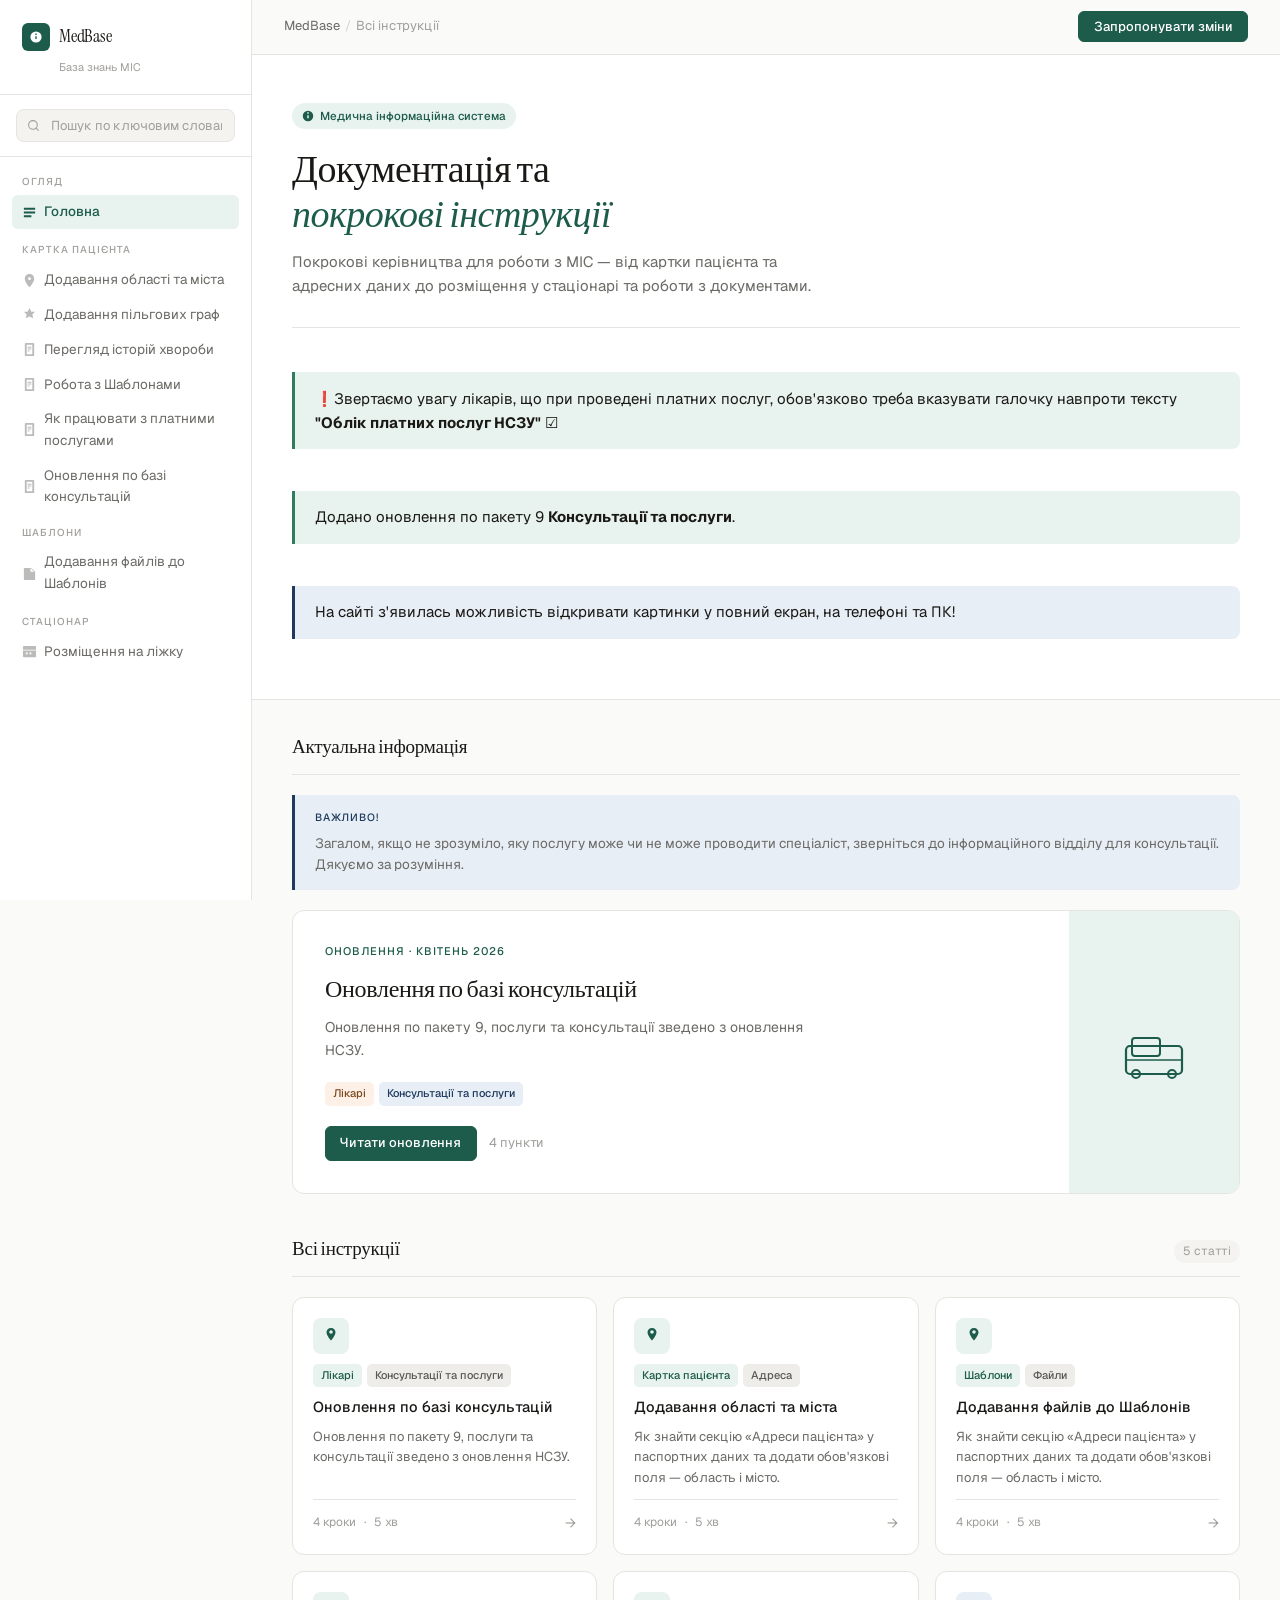
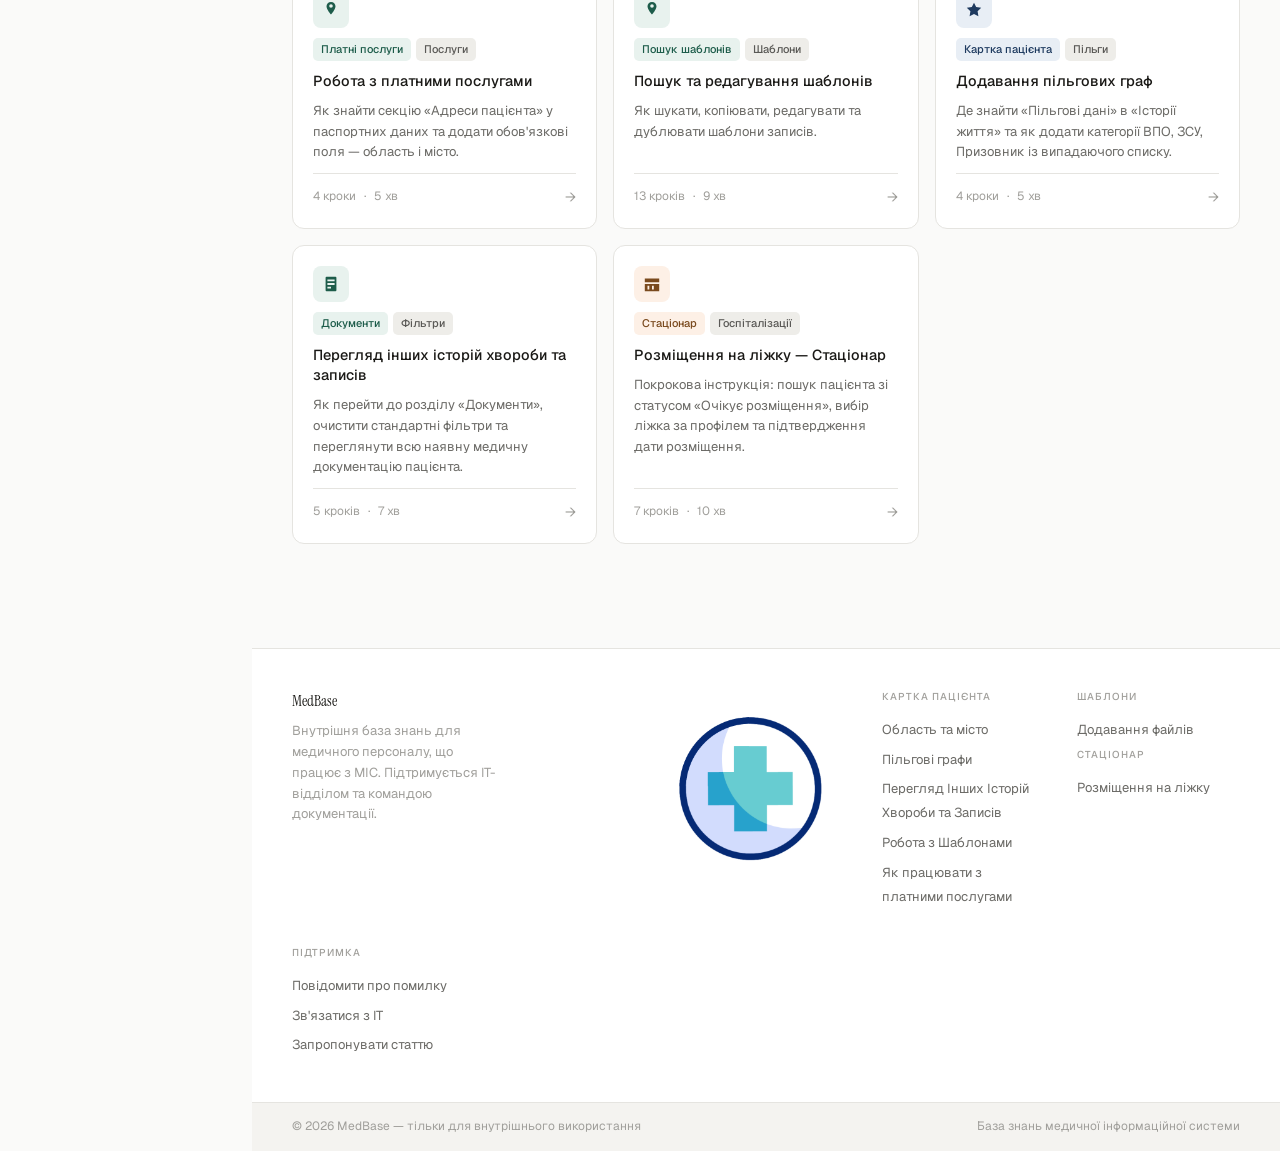
==== commit bbf301bb: "updated icon" ====
--- a/index.html
+++ b/index.html
@@ -124,7 +124,7 @@
       <main class="main target" id="target">
         <header class="topbar">
           <div class="breadcrumb">
-             <span class="mobile_only">|||</span>
+             <span class="mobile_only"><img class="menu" src="./src/images/menu.jpg" alt=""></span>
             <a href="index.html">MedBase</a>
             <span class="sep">/</span>
             Всі інструкції
--- a/style.css
+++ b/style.css
@@ -1010,6 +1010,11 @@
     cursor: pointer;
     z-index: 9999;
   }
+  .menu {
+    width: 25px;
+    height: auto;
+    margin: 0 10px 0px 0px;
+  }
   .closewindow {
     display: flex;
     color: black;
@@ -1020,6 +1025,7 @@
     position: fixed;
     left: 0 !important;
     z-index: 999;
+    top: 0;
   }
   .steps li {
     flex-wrap: wrap;
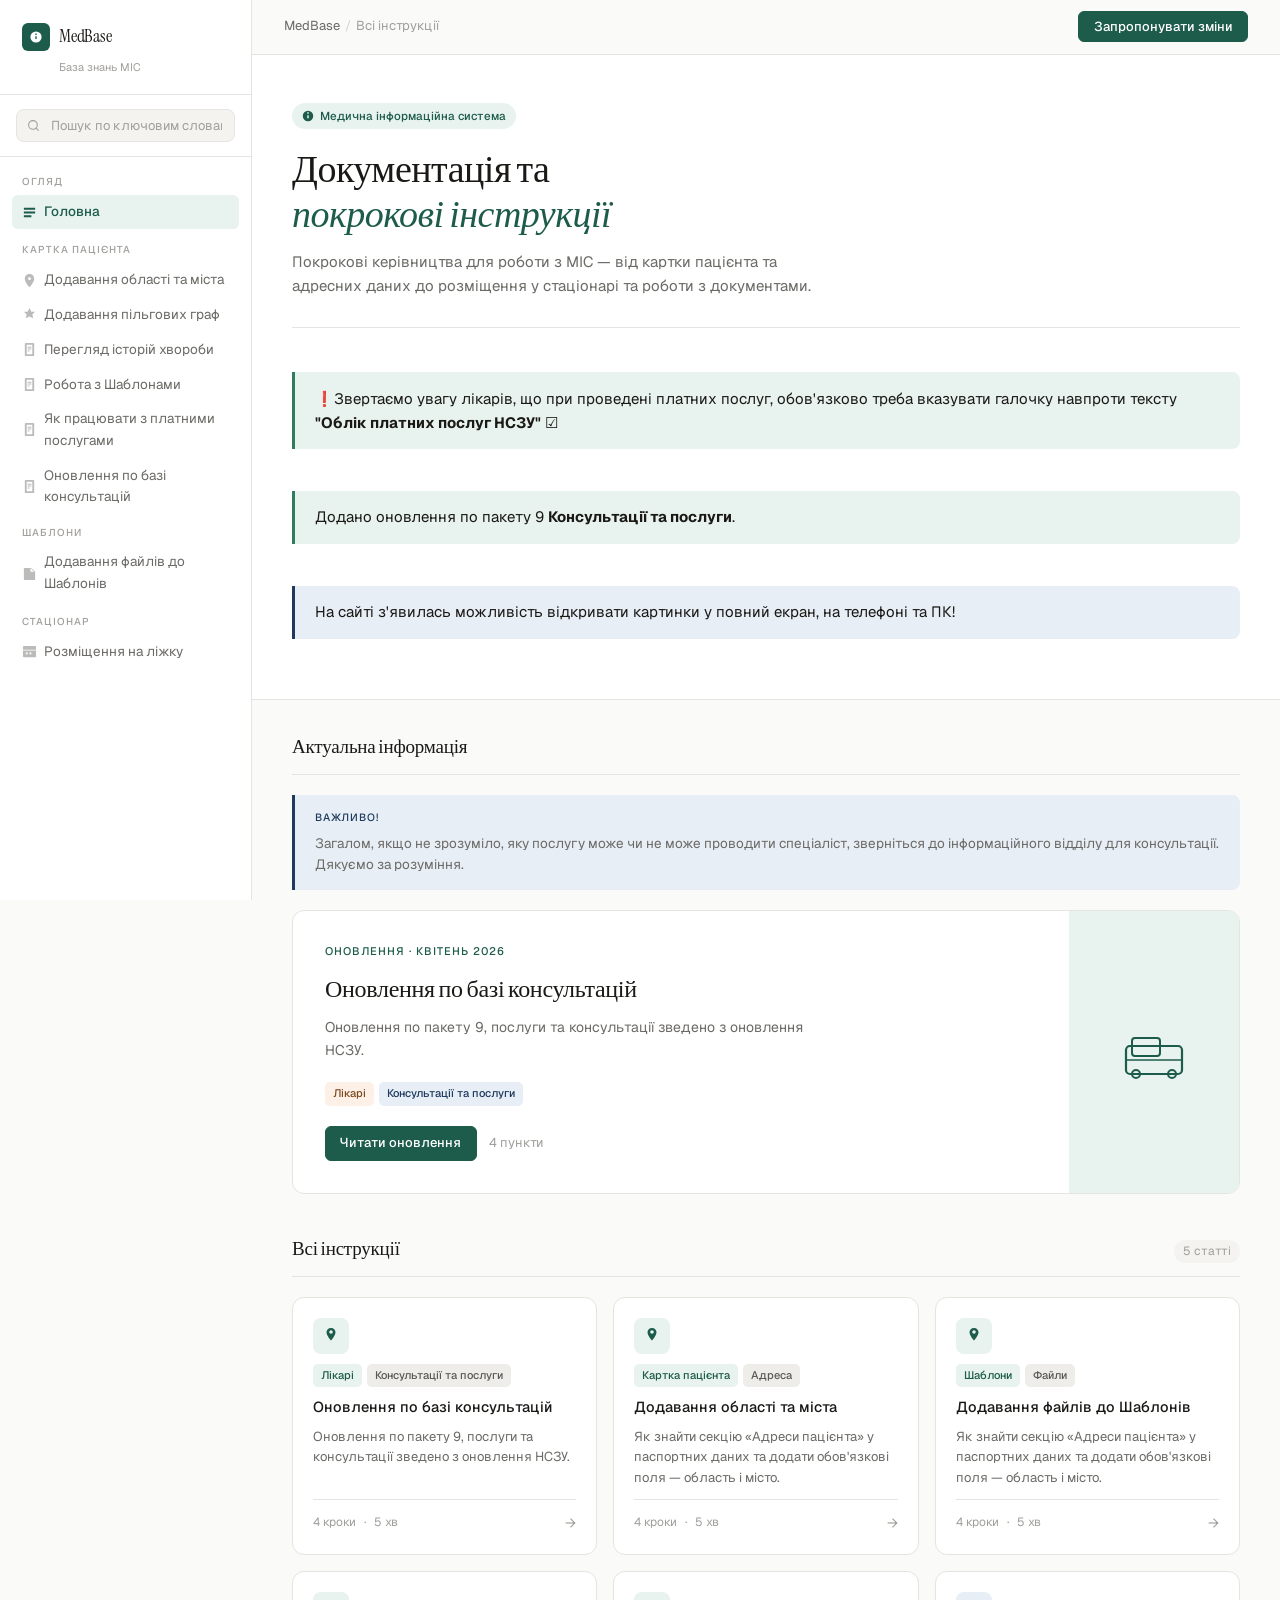
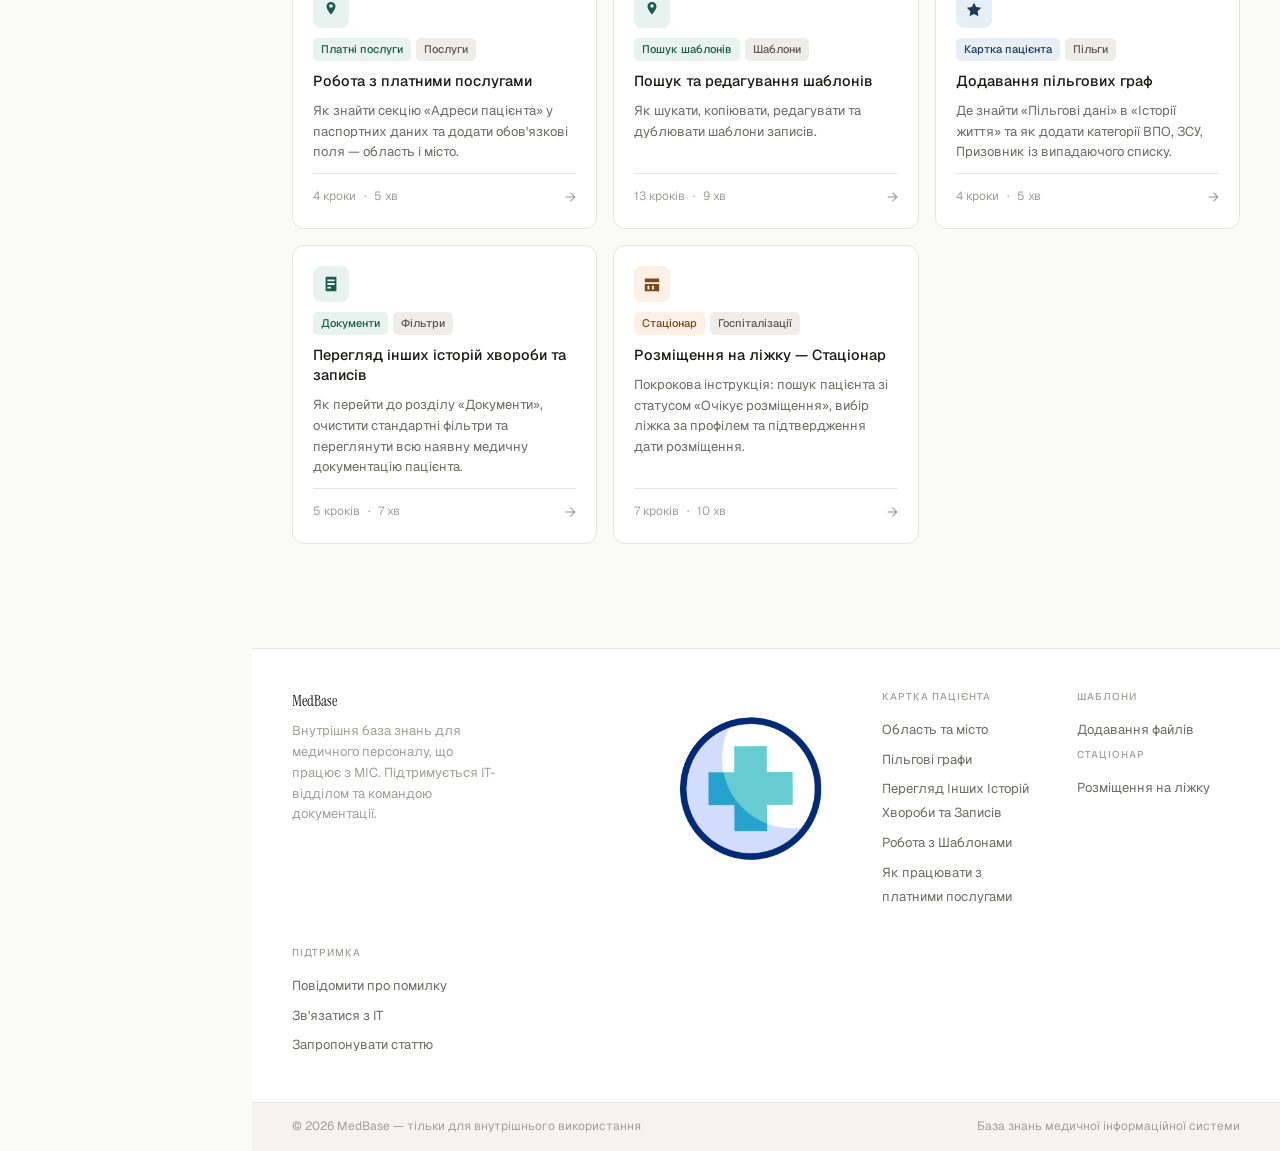
==== commit 91f42d8b: "updated logo-icon on mobile" ====
--- a/index.html
+++ b/index.html
@@ -17,8 +17,8 @@
           
                 
           <div class="logo-mark">
-            <span class="closewindow">✕</span>
-            <div class="logo-icon">
+            <span class="closewindow"><img class="menu" src="./src/images/cross.png" alt=""></span>
+            <div class="logo-icon desktop-only">
               
               <a href="index.html">
                 <svg width="14" height="14" viewBox="0 0 20 20">
--- a/style.css
+++ b/style.css
@@ -997,12 +997,15 @@
   }
 }
 @media (max-width: 560px) {
+  .desktop-only {
+    display: none;
+  }
   .sidebar {
     position: absolute;
     left: -70%;
   }
   * {
-    overflow-y: hidden;
+    /* overflow-y: hidden; */
   }
   .mobile_only {
     display: flex;
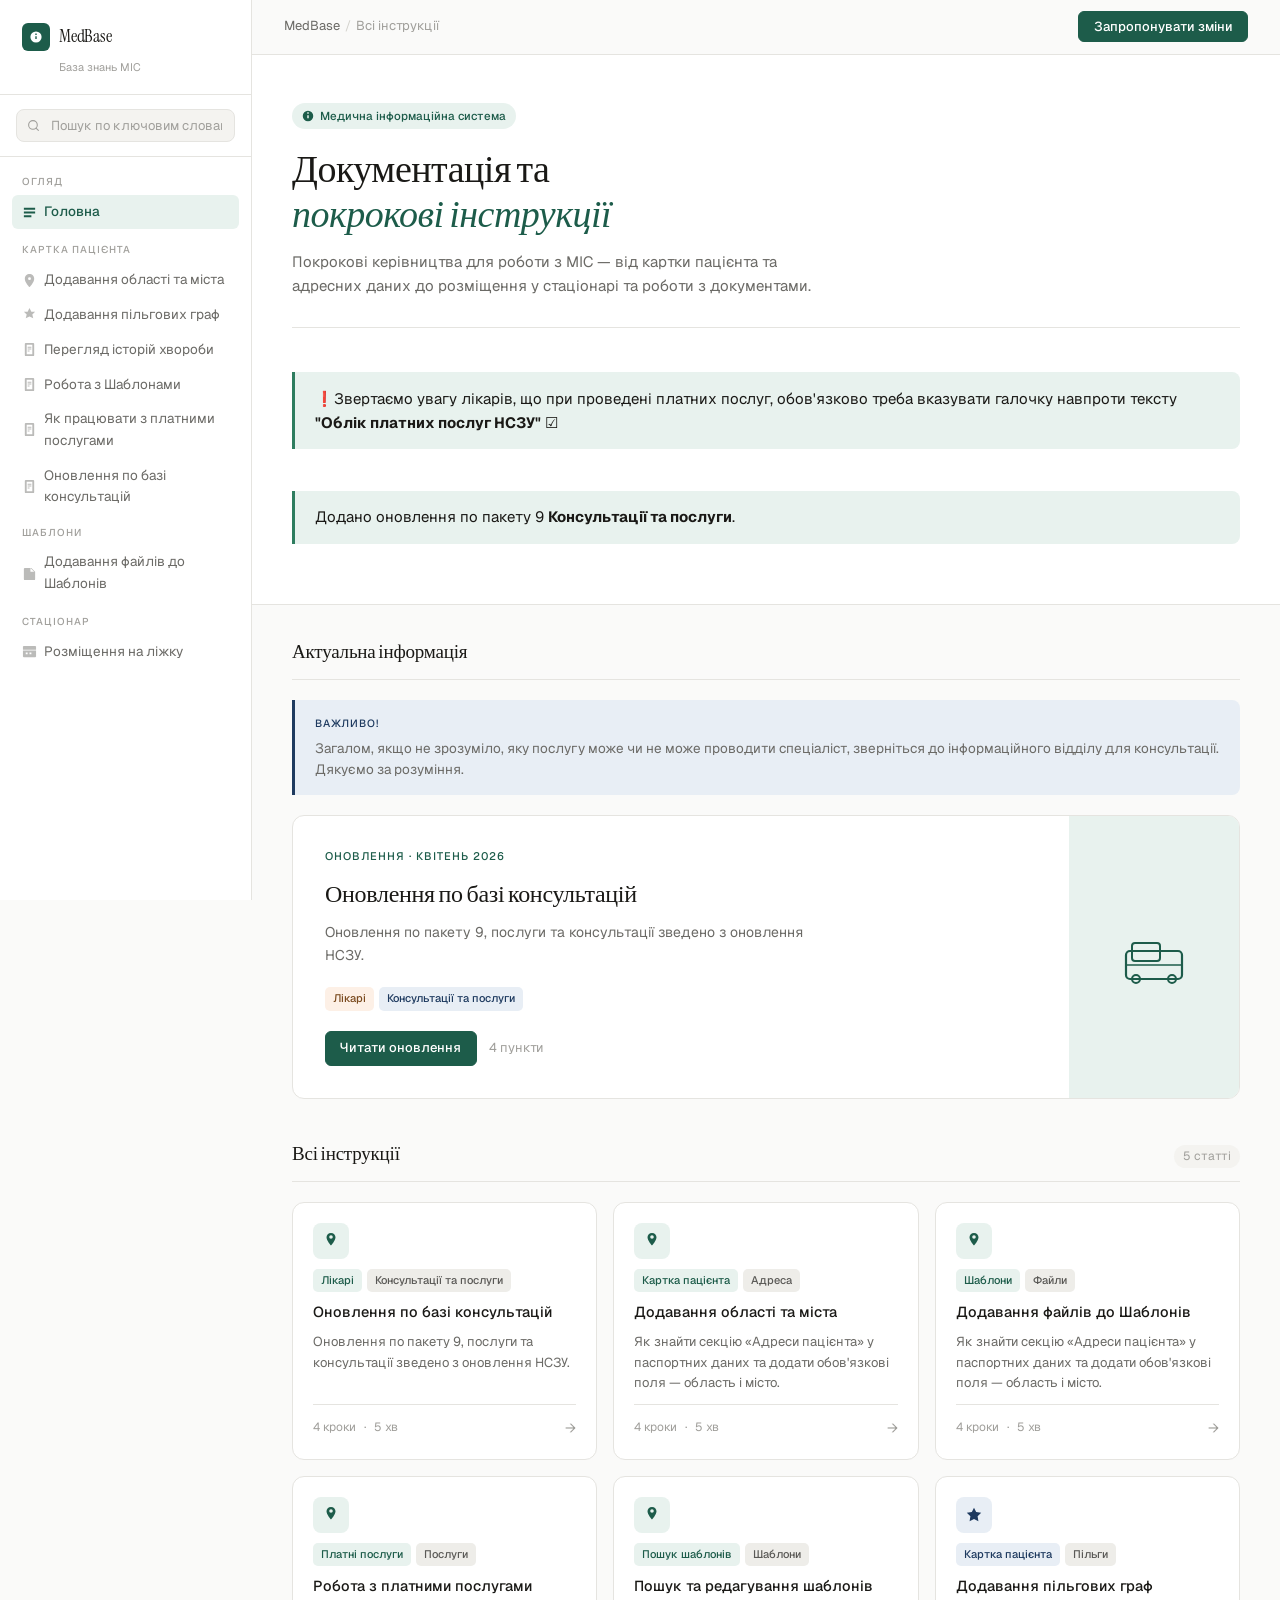
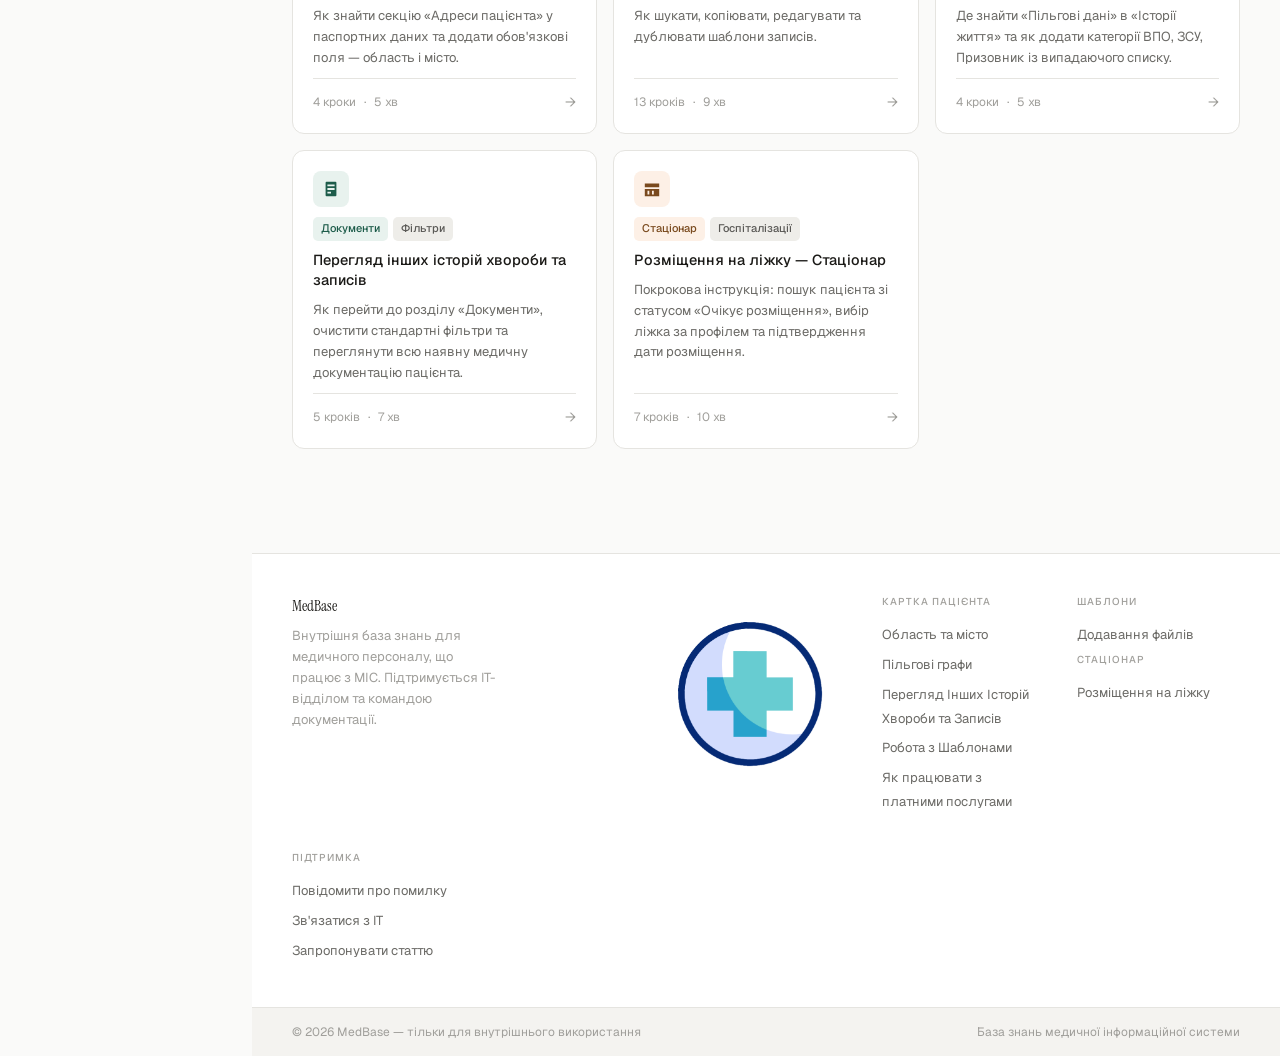
==== commit d6731405: "updated script for articles search keywords" ====
--- a/index.html
+++ b/index.html
@@ -170,12 +170,12 @@
                   <strong>Консультації та послуги</strong>.
                 </span>
               </div>
-              <div class="callout callout-note">
+              <!-- <div class="callout callout-note">
                 <span>
                   На сайті з'явилась можливість відкривати картинки у повний
                   екран, на телефоні та ПК!
                 </span>
-              </div>
+              </div> -->
               <!-- <span class="stat-num">4</span
               ><span class="stat-label">Інструкції</span>
             </div>
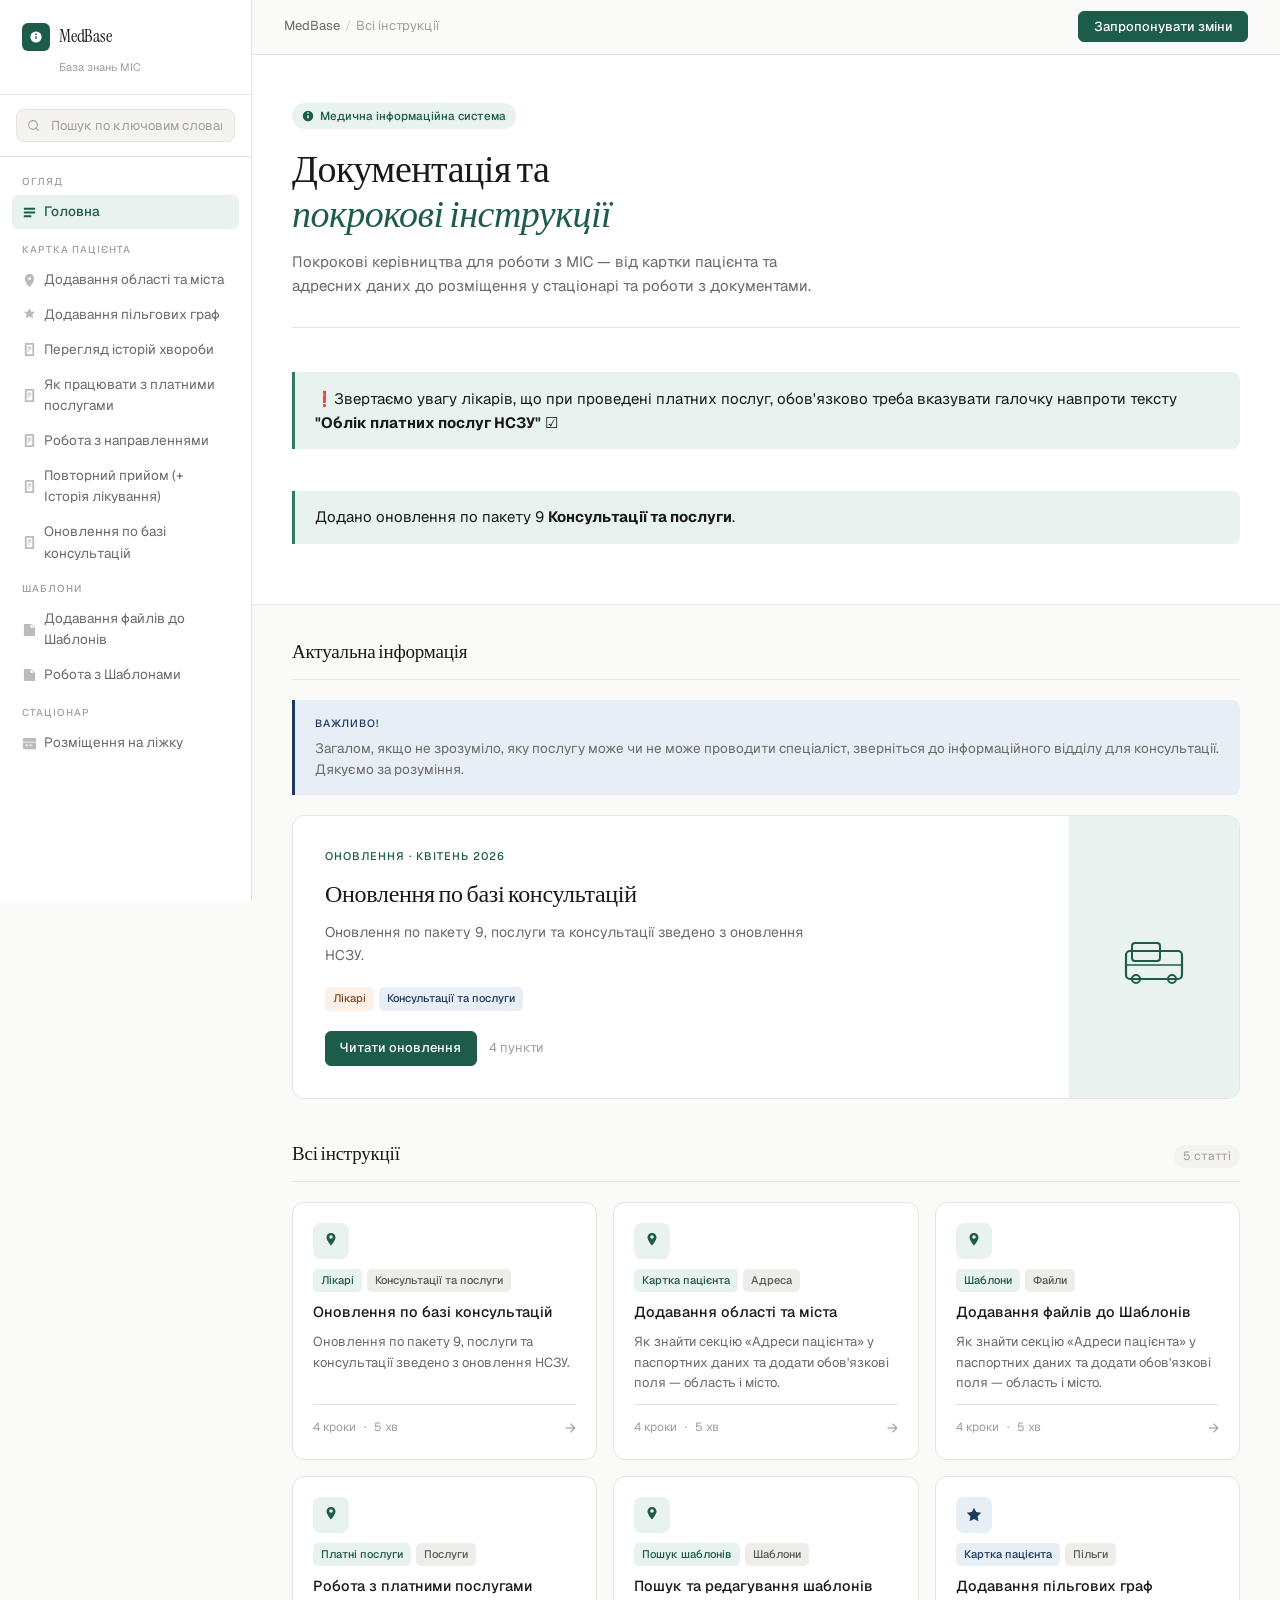
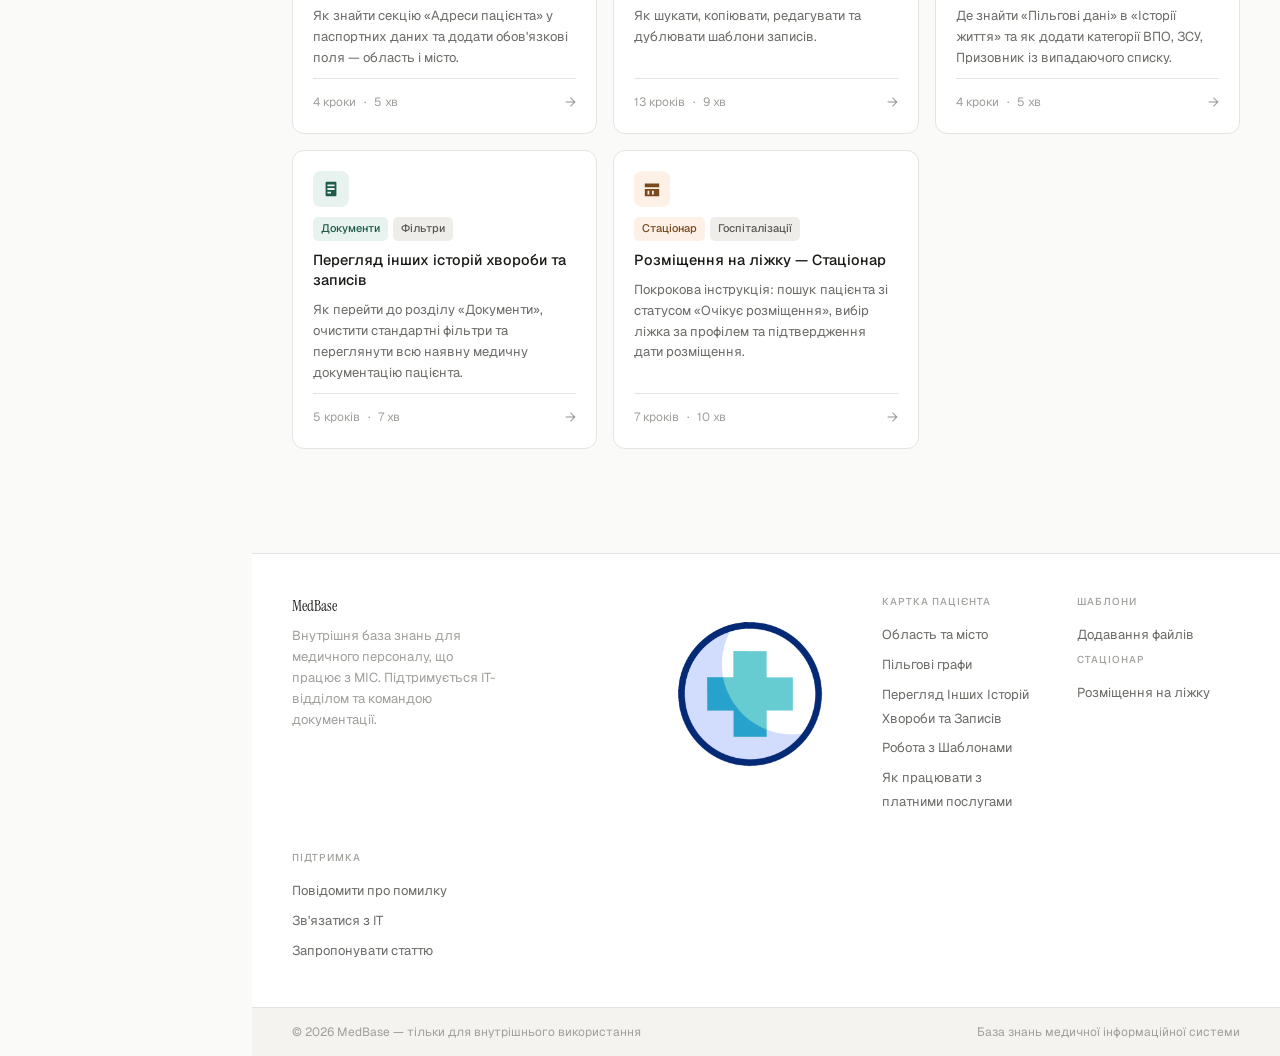
==== commit edc5da34: "Added two more articles on page and updated menu structure" ====
--- a/index.html
+++ b/index.html
@@ -73,21 +73,30 @@
               </svg>
               Перегляд історій хвороби
             </a>
-            <a href="tutorial-form.html" class="nav-link">
+            
+            <a href="tutorial-billing.html" class="nav-link">
               <svg class="nav-icon" viewBox="0 0 16 16" fill="currentColor">
                 <path
                   d="M4 1h8a1 1 0 011 1v12a1 1 0 01-1 1H4a1 1 0 01-1-1V2a1 1 0 011-1zm1 2v10h6V3H5zm1 2h4v1H6zm0 2h4v1H6zm0 2h2v1H6z"
                 />
               </svg>
-              Робота з Шаблонами
-            </a>
-            <a href="tutorial-billing.html" class="nav-link">
+              Як працювати з платними послугами
+            </a>
+            <a href="tutorial-directions.html" class="nav-link">
               <svg class="nav-icon" viewBox="0 0 16 16" fill="currentColor">
                 <path
                   d="M4 1h8a1 1 0 011 1v12a1 1 0 01-1 1H4a1 1 0 01-1-1V2a1 1 0 011-1zm1 2v10h6V3H5zm1 2h4v1H6zm0 2h4v1H6zm0 2h2v1H6z"
                 />
               </svg>
-              Як працювати з платними послугами
+              Робота з направленнями
+            </a>
+            <a href="tutorial-repeat.html" class="nav-link">
+              <svg class="nav-icon" viewBox="0 0 16 16" fill="currentColor">
+                <path
+                  d="M4 1h8a1 1 0 011 1v12a1 1 0 01-1 1H4a1 1 0 01-1-1V2a1 1 0 011-1zm1 2v10h6V3H5zm1 2h4v1H6zm0 2h4v1H6zm0 2h2v1H6z"
+                />
+              </svg>
+              Повторний прийом (+ Історія лікування)
             </a>
             <a href="tutorial-updates.html" class="nav-link">
               <svg class="nav-icon" viewBox="0 0 16 16" fill="currentColor">
@@ -105,6 +114,14 @@
                 />
               </svg>
               Додавання файлів до Шаблонів
+            </a>
+            <a href="tutorial-form.html" class="nav-link">
+              <svg class="nav-icon" viewBox="0 0 16 16" fill="currentColor">
+                <path
+                  d="M3 2h7l4 4v8a1 1 0 01-1 1H3a1 1 0 01-1-1V3a1 1 0 011-1zm6 0v4h4M6 9h4M6 11h2"
+                />
+              </svg>
+              Робота з Шаблонами
             </a>
           </div>
           <div class="nav-section">
--- a/style.css
+++ b/style.css
@@ -931,6 +931,10 @@
   font-size: 12px;
   color: var(--faint);
 }
+.symbol {
+  width: 20px;
+  height: auto;
+}
 .mobile-logo-nav {
   display: none;
 }
@@ -939,6 +943,10 @@
 }
 .closewindow {
   display: none;
+}
+.blacktheme {
+  background: rgba(124, 123, 123, 0.493);
+  color: white;
 }
 
 @keyframes fadeUp {
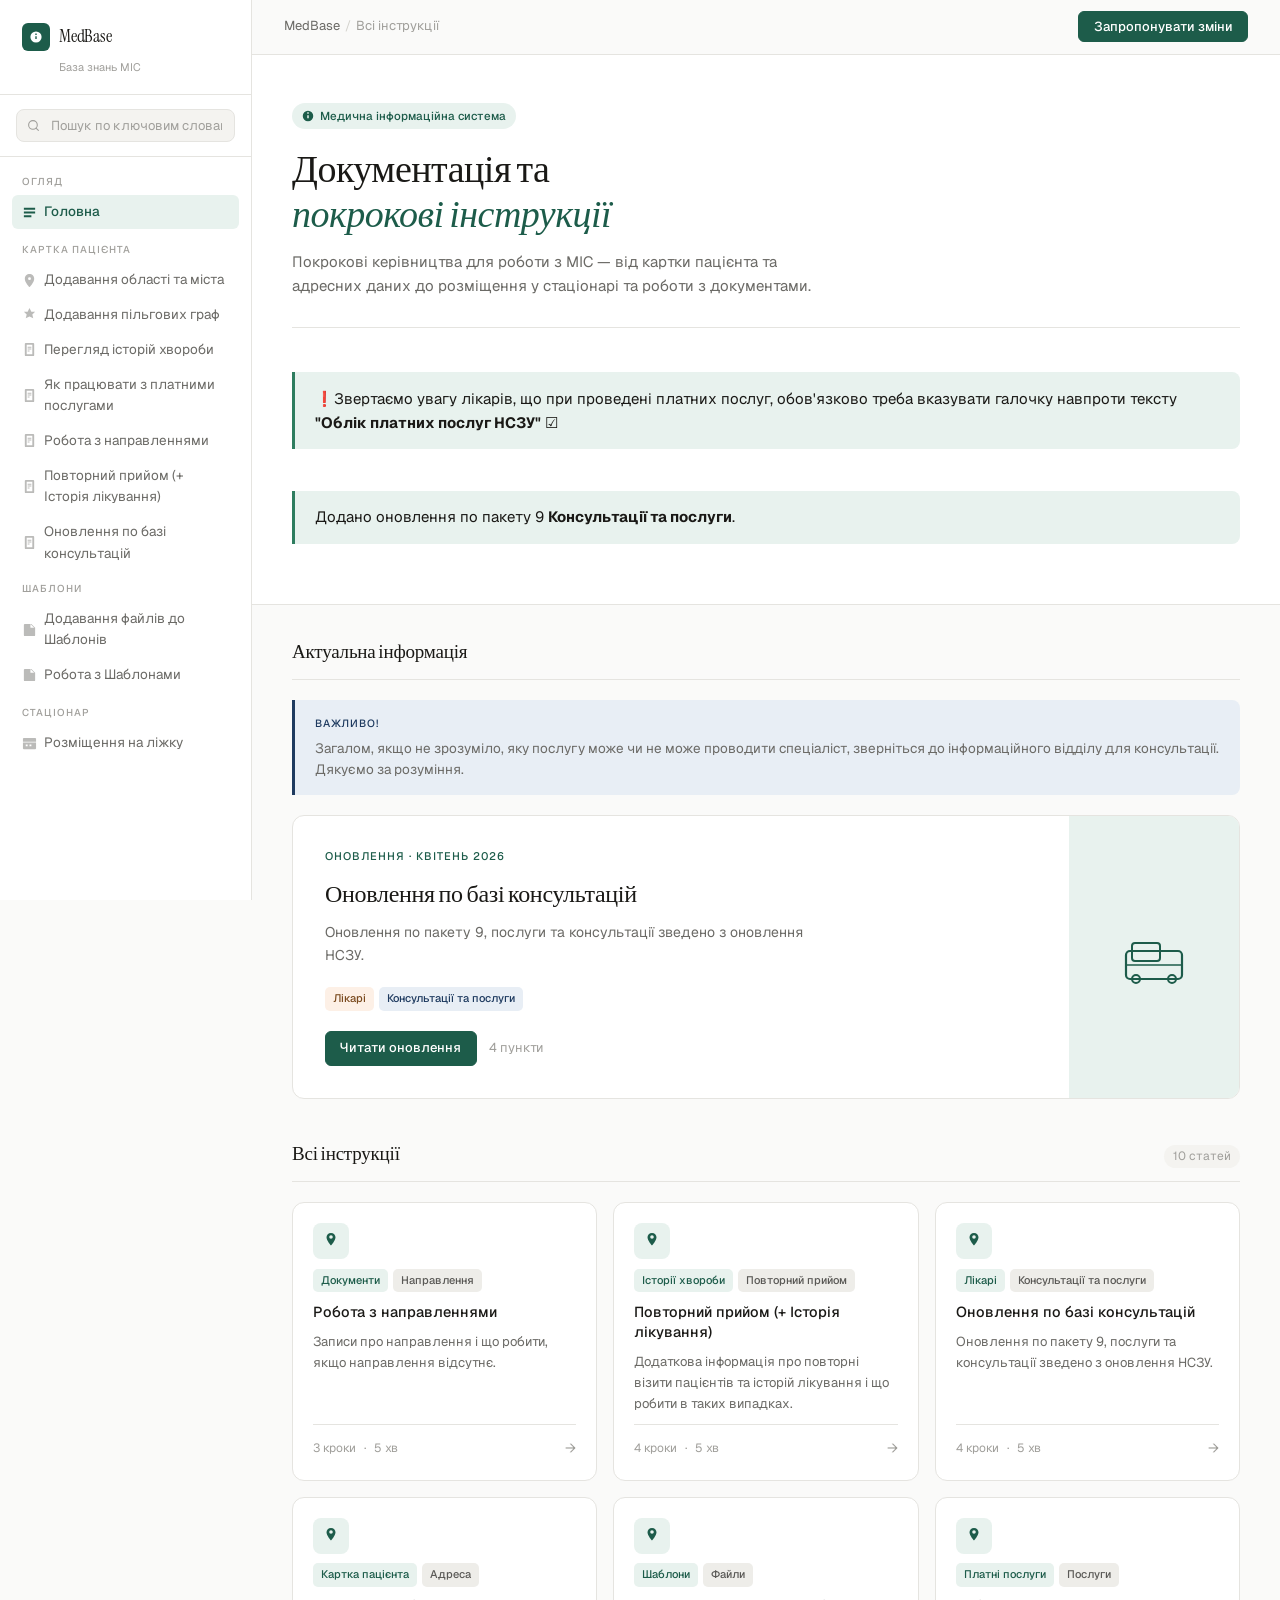
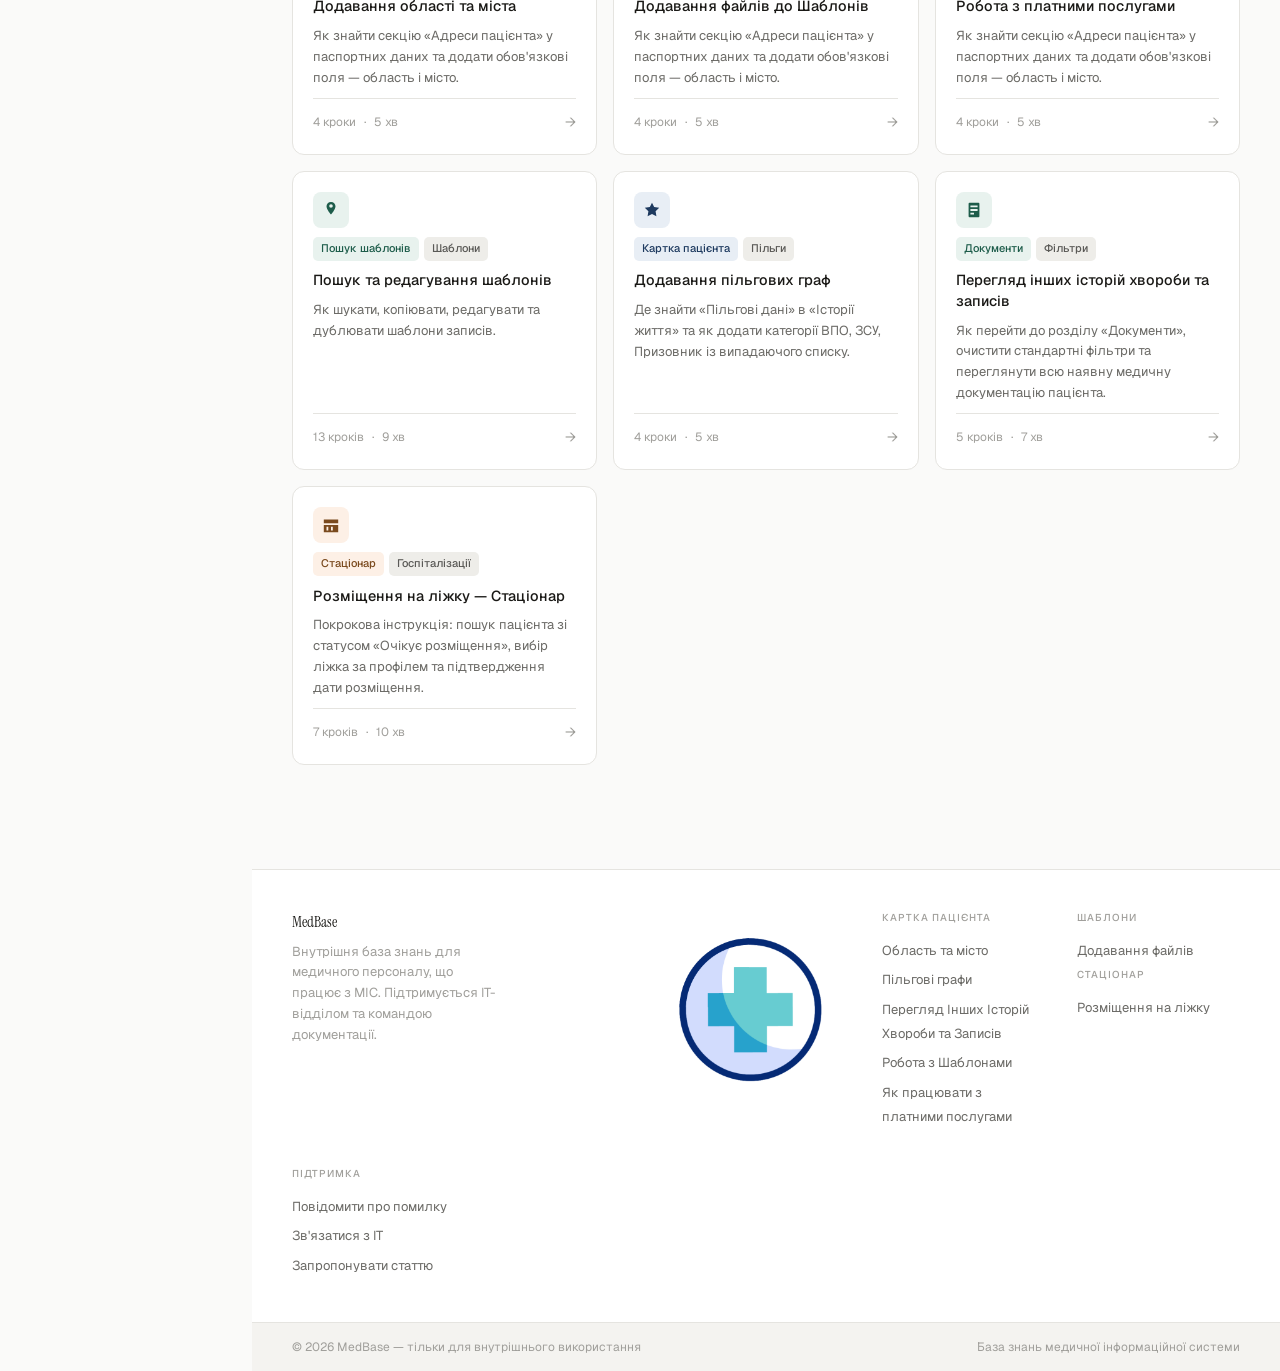
==== commit 04447f43: "updated main page" ====
--- a/index.html
+++ b/index.html
@@ -289,10 +289,72 @@
           <!-- All tutorials -->
           <div class="section-hdr">
             <h2 id="article_1">Всі інструкції</h2>
-            <span class="section-count">5 статті</span>
+            <span class="section-count">10 статей</span>
           </div>
 
           <div class="articles-grid">
+            <a href="tutorial-directions.html" class="article-card">
+              <div class="card-top">
+                <div class="card-icon icon-green">
+                  <svg
+                    width="18"
+                    height="18"
+                    viewBox="0 0 20 20"
+                    fill="var(--accent)"
+                  >
+                    <path
+                      d="M10 1C7 1 5 3.2 5 5.8 5 9.5 10 15 10 15s5-5.5 5-9.2C15 3.2 13 1 10 1zm0 6.5a2 2 0 110-4 2 2 0 010 4z"
+                    />
+                  </svg>
+                </div>
+                <!-- <span class="diff-pill diff-basic">Базовий</span> -->
+              </div>
+              <div class="tags">
+                <span class="tag tag-green">Документи</span
+                ><span class="tag tag-gray">Направлення</span>
+              </div>
+              <div class="card-title">Робота з направленнями</div>
+              <p class="card-excerpt">
+                Записи про направлення і що робити, якщо направлення відсутнє.
+              </p>
+              <div class="card-footer">
+                <div class="card-meta">
+                  <span>3 кроки</span><span>·</span><span>5 хв</span>
+                </div>
+                <span class="card-arrow">→</span>
+              </div>
+            </a>
+            <a href="tutorial-repeat.html" class="article-card">
+              <div class="card-top">
+                <div class="card-icon icon-green">
+                  <svg
+                    width="18"
+                    height="18"
+                    viewBox="0 0 20 20"
+                    fill="var(--accent)"
+                  >
+                    <path
+                      d="M10 1C7 1 5 3.2 5 5.8 5 9.5 10 15 10 15s5-5.5 5-9.2C15 3.2 13 1 10 1zm0 6.5a2 2 0 110-4 2 2 0 010 4z"
+                    />
+                  </svg>
+                </div>
+                <!-- <span class="diff-pill diff-basic">Базовий</span> -->
+              </div>
+              <div class="tags">
+                <span class="tag tag-green">Історії хвороби</span
+                ><span class="tag tag-gray">Повторний прийом</span>
+              </div>
+              <div class="card-title">Повторний прийом (+ Історія лікування)</div>
+              <p class="card-excerpt">
+                Додаткова інформація про повторні візити пацієнтів та історій лікування і що робити в таких випадках.
+              </p>
+              <div class="card-footer">
+                <div class="card-meta">
+                  <span>4 кроки</span><span>·</span><span>5 хв</span>
+                </div>
+                <span class="card-arrow">→</span>
+              </div>
+            </a>
             <a href="tutorial-updates.html" class="article-card">
               <div class="card-top">
                 <div class="card-icon icon-green">
--- a/style.css
+++ b/style.css
@@ -931,6 +931,7 @@
   font-size: 12px;
   color: var(--faint);
 }
+
 .symbol {
   width: 20px;
   height: auto;
@@ -1005,6 +1006,9 @@
   }
 }
 @media (max-width: 560px) {
+  .mobile_mod {
+    width: 85vw;
+  }
   .desktop-only {
     display: none;
   }
